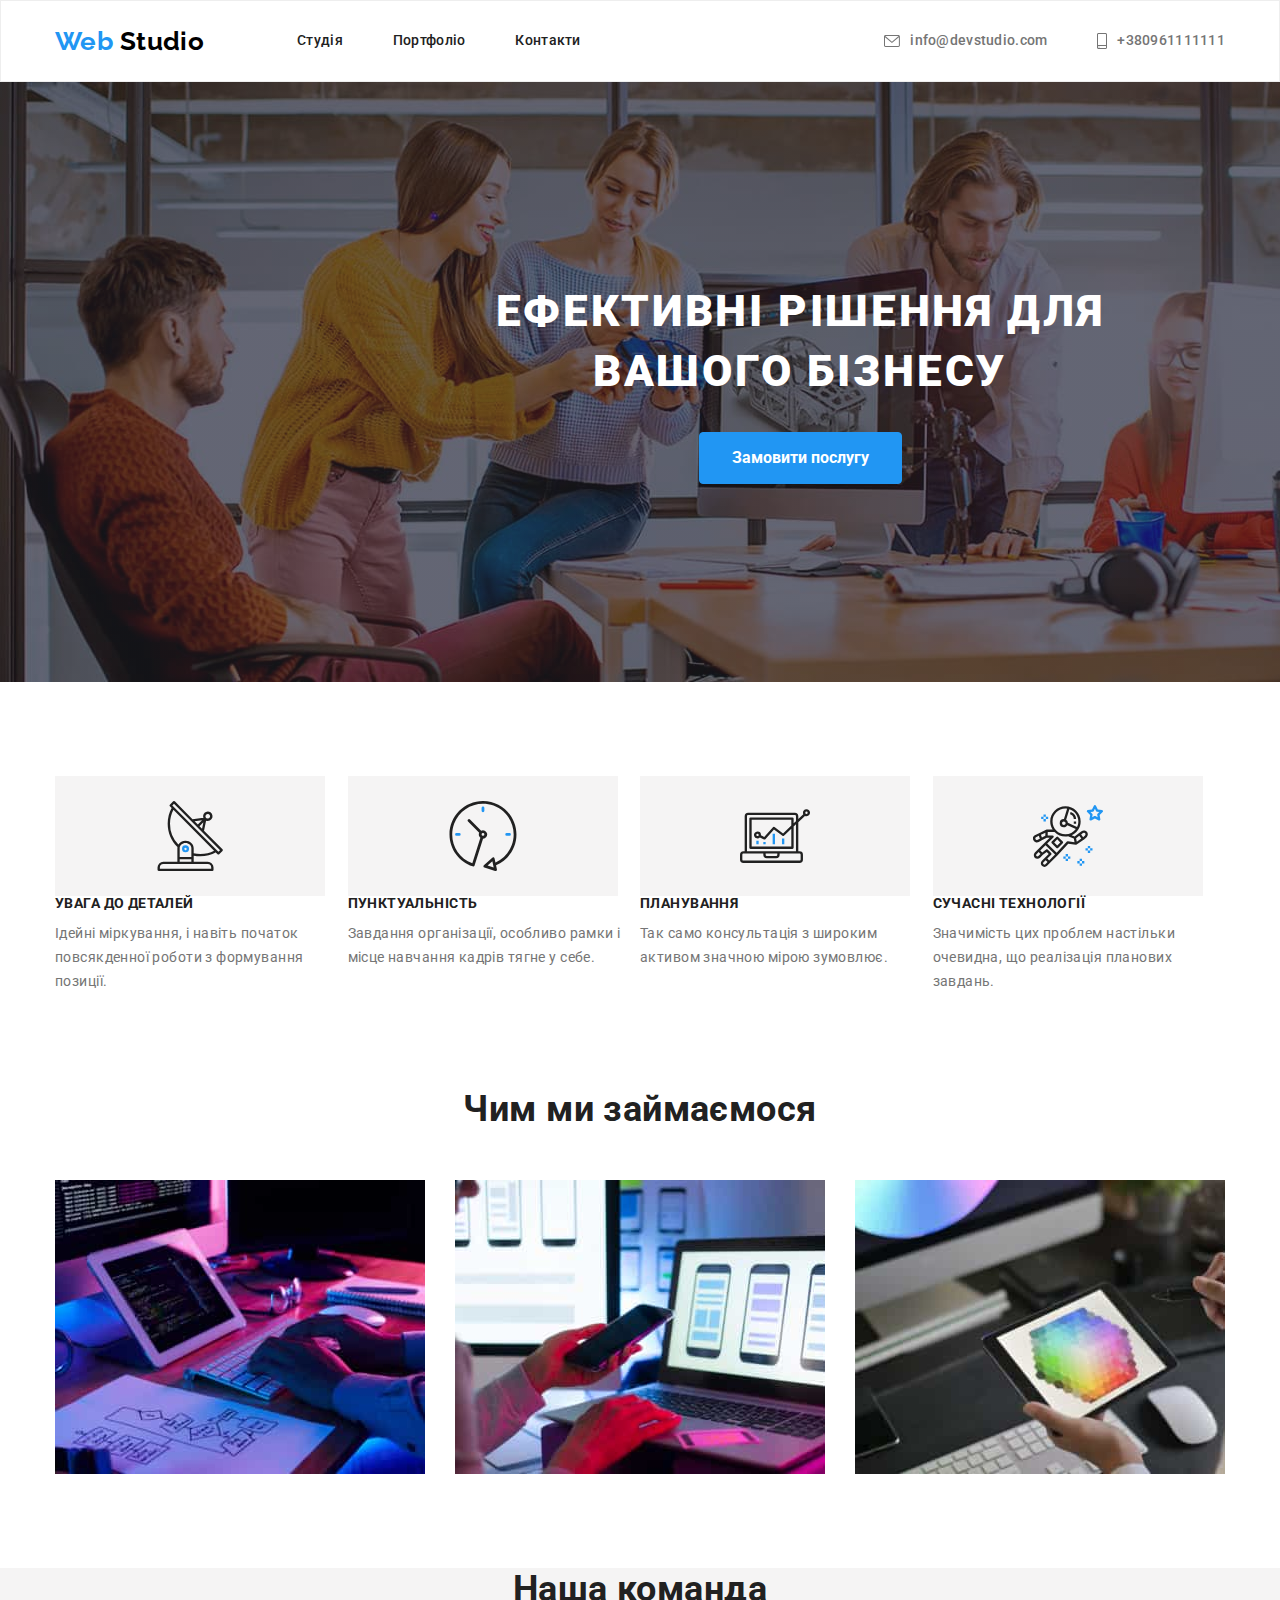
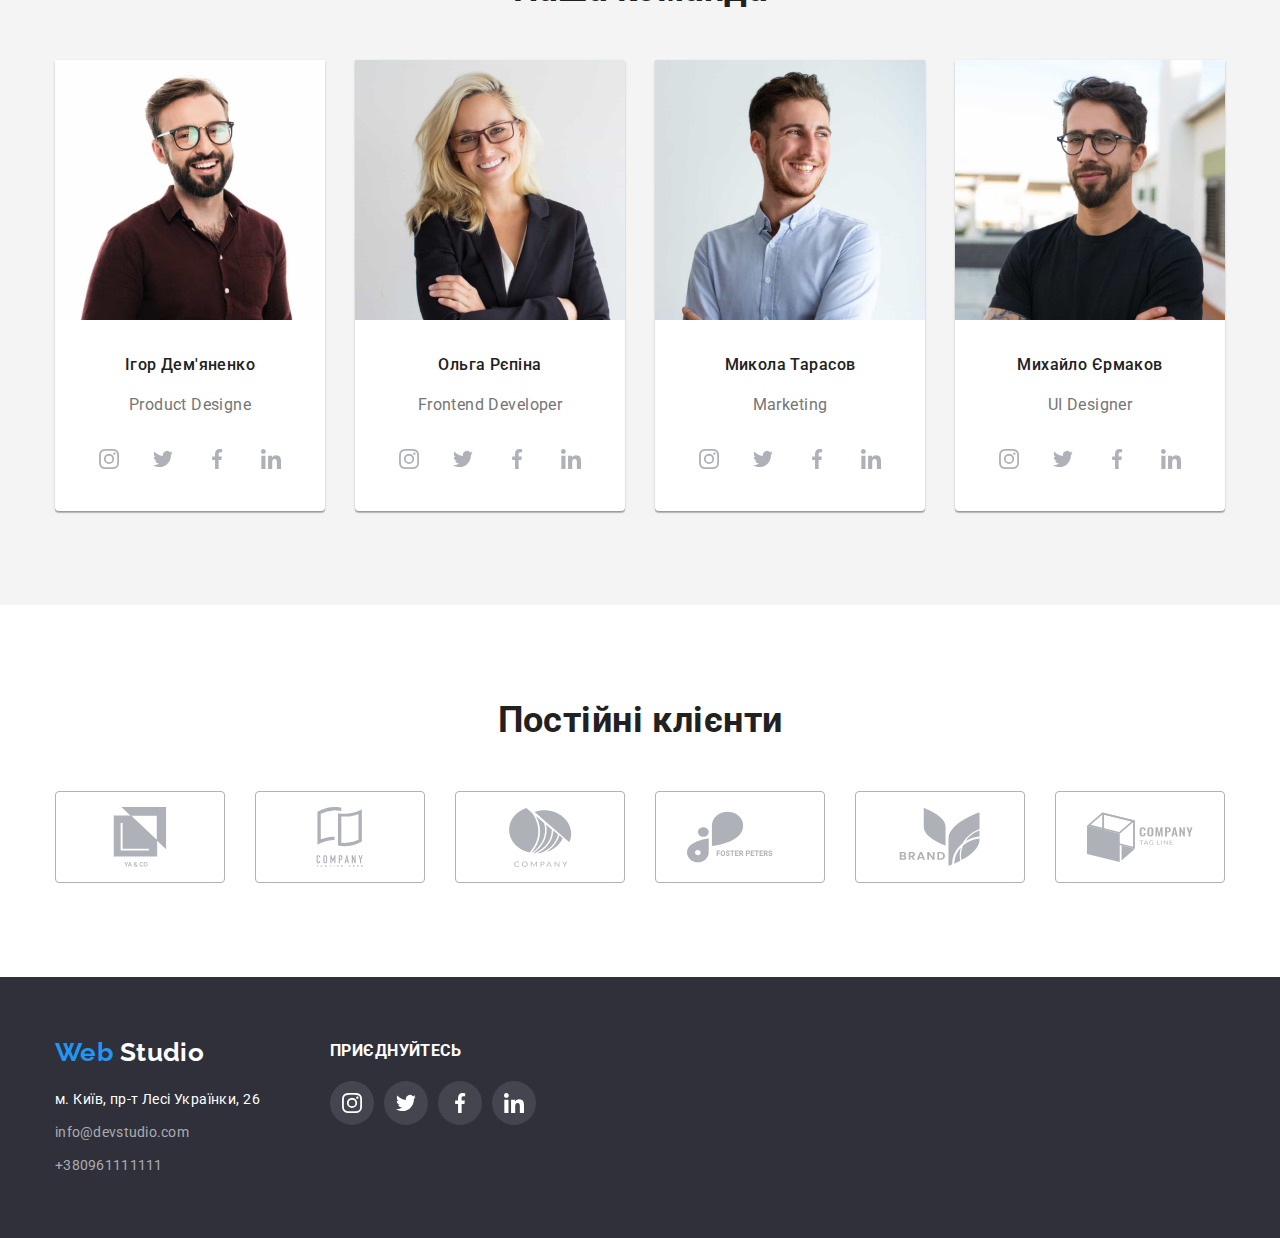
==== index.html @ ce4c294a "Initial commit" ====
<!DOCTYPE html>
<html lang="uk">
	<head>
		<meta charset="UTF-8" />
		<meta http-equiv="X-UA-Compatible" content="IE=edge" />
		<meta name="viewport" content="width=device-width, initial-scale=1.0" />
		<title>WebStudio</title>
		<!--Fonts-->
		<link rel="preconnect" href="https://fonts.googleapis.com" />
		<link rel="preconnect" href="https://fonts.gstatic.com" crossorigin />
		<link
			href="https://fonts.googleapis.com/css2?family=Raleway:wght@700&family=Roboto:wght@400;500;700;900&display=swap"
			rel="stylesheet"
		/>

		<link
			rel="stylesheet"
			href="https://cdnjs.cloudflare.com/ajax/libs/modern-normalize/1.1.0/modern-normalize.min.css"
		/>
		<link rel="stylesheet" href="./css/styles.css" />
	</head>
	<body>
		<!-- Page header -->
		<header class="header">
			<!-- Main navigation -->
			<div class="container">
				<nav class="main-nav">
					<!--Logo-->
					<a href="./index.html" class="logo">
						<span class="logo-accent">Web</span>
						Studio
					</a>
					<!--Links to other pages or sections of the current page -->
					<ul class="site-nav">
						<li class="item"><a href="./index.html" class="link link-home link-visit">Студія</a></li>
						<li class="item"><a href="./portfolio.html" class="link">Портфоліо</a></li>
						<li class="item"><a href="" class="link">Контакти</a></li>
					</ul>
				</nav>
				<!--Links to email and phone -->
				<ul class="email-phone position">
					<li class="item">
						<a href="mailto:info@devstudio.com" class="email-style">
							<svg class="mail-icon">
								<use href="./images/icons.svg#icon-envelope"></use>
							</svg>
							info@devstudio.com
						</a>
					</li>

					<li class="item">
						<a href="tel:+380961111111" class="phone-style">
							<svg class="phone-icon">
								<use href="./images/icons.svg#icon-smartphone"></use>
							</svg>
							+380961111111
						</a>
					</li>
				</ul>
			</div>
		</header>

		<main class="main">
			<!-- HERO -->
			<section class="section hero overlay">
				<div class="container">
					<h1 class="hero-title">Ефективні рішення для вашого бізнесу</h1>
					<button type="button" class="button">Замовити послугу</button>
				</div>
			</section>
			<!-- peculiarities - Особливості-->
			<section class="section">
				<div class="container">
					<h2 class="section-title visually-hidden">Особливості</h2>
					<ul class="list-position">
						<li class="feature-list">
							<div class="feature">
								<svg class="icon-feature">
									<use href="./images/icons.svg#icon-group" width="70px" height="70px"></use>
								</svg>
							</div>
							<h3 class="title">УВАГА ДО ДЕТАЛЕЙ</h3>
							<p>Ідейні міркування, і навіть початок повсякденної роботи з формування позиції.</p>
						</li>
						<li class="feature-list">
							<div class="feature">
								<svg class="icon-feature">
									<use href="./images/icons.svg#icon-clock" width="70px" height="70px"></use>
								</svg>
							</div>
							<h3 class="title">ПУНКТУАЛЬНІСТЬ</h3>
							<p>Завдання організації, особливо рамки і місце навчання кадрів тягне у себе.</p>
						</li>
						<li class="feature-list">
							<div class="feature">
								<svg class="icon-feature">
									<use href="./images/icons.svg#icon-diagram" width="70px" height="70px"></use>
								</svg>
							</div>
							<h3 class="title">ПЛАНУВАННЯ</h3>
							<p>Так само консультація з широким активом значною мірою зумовлює.</p>
						</li>
						<li class="feature-list">
							<div class="feature">
								<svg class="icon-feature">
									<use href="./images/icons.svg#icon-astronaut" width="70px" height="70px"></use>
								</svg>
							</div>
							<h3 class="title">СУЧАСНІ ТЕХНОЛОГІЇ</h3>
							<p>Значимість цих проблем настільки очевидна, що реалізація планових завдань.</p>
						</li>
					</ul>
				</div>
			</section>

			<!--What are we doing - Чим ми займаємося-->
			<section class="section about">
				<div class="container">
					<h2 class="section-title">Чим ми займаємося</h2>
					<ul class="work-list list-position">
						<li>
							<img src="./images/img-001.jpg" alt="десктопні програми" width="370" />
						</li>
						<li>
							<img src="./images/img-002.jpg" alt="мобільні додатки" width="370" />
						</li>
						<li>
							<img src="./images/img-003.jpg" alt="дизайнерські рішення" width="370" />
						</li>
					</ul>
				</div>
			</section>

			<!-- Our team - Наша команда-->
			<section class="section our-team about">
				<div class="container">
					<h2 class="section-title">Наша команда</h2>
					<ul class="team-list list-position">
						<li class="member-team">
							<img src="./images/img-004.jpg" alt="Ігор Дем'яненко" width="270" />
							<div class="personal-data">
								<h3 class="title">Ігор Дем'яненко</h3>
								<p class="profession">Product Designe</p>
								<div class="individual-links">
									<a href="https://www.instagram.com" class="social-link">
										<svg class="icon-link">
											<use href="./images/icons.svg#icon-instagram" width="20px" height="20px"></use>
										</svg>
									</a>
									<a href="https://twitter.com" class="social-link">
										<svg class="icon-link">
											<use href="./images/icons.svg#icon-twitter" width="20px" height="20px"></use>
										</svg>
									</a>
									<a href="https://www.facebook.com" class="social-link">
										<svg class="icon-link">
											<use href="./images/icons.svg#icon-facebook" width="20px" height="20px"></use>
										</svg>
									</a>
									<a href="https://www.linkedin.com" class="social-link">
										<svg class="icon-link">
											<use href="./images/icons.svg#icon-linkedin" width="20px" height="20px"></use>
										</svg>
									</a>
								</div>
							</div>
						</li>
						<li class="member-team">
							<img src="./images/img-005.jpg" alt="Ольга Рєпіна" width="270" />
							<div class="personal-data">
								<h3 class="title">Ольга Рєпіна</h3>
								<p class="profession">Frontend Developer</p>
								<div class="individual-links">
									<a href="https://www.instagram.com" class="social-link">
										<svg class="icon-link">
											<use href="./images/icons.svg#icon-instagram" width="20px" height="20px"></use>
										</svg>
									</a>
									<a href="https://twitter.com" class="social-link">
										<svg class="icon-link">
											<use href="./images/icons.svg#icon-twitter" width="20px" height="20px"></use>
										</svg>
									</a>
									<a href="https://www.facebook.com" class="social-link">
										<svg class="icon-link">
											<use href="./images/icons.svg#icon-facebook" width="20px" height="20px"></use>
										</svg>
									</a>
									<a href="https://www.linkedin.com" class="social-link">
										<svg class="icon-link">
											<use href="./images/icons.svg#icon-linkedin" width="20px" height="20px"></use>
										</svg>
									</a>
								</div>
							</div>
						</li>
						<li class="member-team">
							<img src="./images/img-006.jpg" alt="Микола Тарасов" width="270" />
							<div class="personal-data">
								<h3 class="title">Микола Тарасов</h3>
								<p class="profession">Marketing</p>
								<div class="individual-links">
									<a class="social-link" href="https://www.instagram.com">
										<svg class="icon-link">
											<use href="./images/icons.svg#icon-instagram" width="20px" height="20px"></use>
										</svg>
									</a>
									<a class="social-link" href="https://twitter.com">
										<svg class="icon-link">
											<use href="./images/icons.svg#icon-twitter" width="20px" height="20px"></use>
										</svg>
									</a>
									<a class="social-link" href="https://www.facebook.com">
										<svg class="icon-link">
											<use href="./images/icons.svg#icon-facebook" width="20px" height="20px"></use>
										</svg>
									</a>
									<a class="social-link" href="https://www.linkedin.com">
										<svg class="icon-link">
											<use href="./images/icons.svg#icon-linkedin" width="20px" height="20px"></use>
										</svg>
									</a>
								</div>
							</div>
						</li>
						<li class="member-team">
							<img src="./images/img-007.jpg" alt="Михайло Єрмаков" width="270" />
							<div class="personal-data">
								<h3 class="title">Михайло Єрмаков</h3>
								<p class="profession">UI Designer</p>
								<div class="individual-links">
									<a href="https://www.instagram.com" class="social-link">
										<svg class="icon-link">
											<use href="./images/icons.svg#icon-instagram" width="20px" height="20px"></use>
										</svg>
									</a>
									<a href="https://twitter.com" class="social-link">
										<svg class="icon-link">
											<use href="./images/icons.svg#icon-twitter" width="20px" height="20px"></use>
										</svg>
									</a>
									<a href="https://www.facebook.com" class="social-link">
										<svg class="icon-link">
											<use href="./images/icons.svg#icon-facebook" width="20px" height="20px"></use>
										</svg>
									</a>
									<a href="https://www.linkedin.com" class="social-link">
										<svg class="icon-link">
											<use href="./images/icons.svg#icon-linkedin" width="20px" height="20px"></use>
										</svg>
									</a>
								</div>
							</div>
						</li>
					</ul>
				</div>
			</section>
		</main>

		<!-- Regular clients - Постійні клієнти-->
		<section class="section">
			<div class="container">
				<h2 class="section-title">Постійні клієнти</h2>
				<ul class="all-customers">
					<li class="customer">
						<a href="" class="customer-link">
							<svg class="customer-icon">
								<use href="./images/icons.svg#icon-group-1" width="106px" height="60px"></use>
							</svg>
						</a>
					</li>
					<li class="customer">
						<a href="" class="customer-link">
							<svg class="customer-icon">
								<use href="./images/icons.svg#icon-group-2" width="106px" height="60px"></use>
							</svg>
						</a>
					</li>
					<li class="customer">
						<a href="" class="customer-link">
							<svg class="customer-icon">
								<use href="./images/icons.svg#icon-group-3" width="106px" height="60px"></use>
							</svg>
						</a>
					</li>
					<li class="customer">
						<a href="" class="customer-link">
							<svg class="customer-icon">
								<use href="./images/icons.svg#icon-group-4" width="106px" height="60px"></use>
							</svg>
						</a>
					</li>
					<li class="customer">
						<a href="" class="customer-link">
							<svg class="customer-icon">
								<use href="./images/icons.svg#icon-group-5" width="106px" height="60px"></use>
							</svg>
						</a>
					</li>
					<li class="customer">
						<a href="" class="customer-link icon-customer">
							<svg class="customer-icon">
								<use href="./images/icons.svg#icon-group-6" width="106px" height="60px"></use>
							</svg>
						</a>
					</li>
				</ul>
			</div>
		</section>

		<!--Footer - Нижній колонтитул-->
		<footer class="footer">
			<div class="container footer-position">
				<div class="footer__contacts">
					<!--Logo-->
					<a href="./index.html" class="logo logo-footer">
						<span class="logo-accent">Web</span>
						Studio
					</a>
					<!--Address-->
					<address class="address">м. Київ, пр-т Лесі Українки, 26</address>
					<!--Links to email and phone -->
					<ul class="email-phone">
						<li><a href="mailto:info@devstudio.com" class="email-style">info@devstudio.com</a></li>
						<li><a href="tel:+380961111111" class="phone-style">+380961111111</a></li>
					</ul>
				</div>
				<div class="company-data">
					<h3 class="title title--white">ПРИЄДНУЙТЕСЬ</h3>
					<div class="company-links">
						<a href="https://www.instagram.com" class="social-link company-link">
							<svg class="icon-link">
								<use href="./images/icons.svg#icon-instagram" width="20px" height="20px"></use>
							</svg>
						</a>
						<a href="https://twitter.com" class="social-link company-link">
							<svg class="icon-link">
								<use href="./images/icons.svg#icon-twitter" width="20px" height="20px"></use>
							</svg>
						</a>
						<a href="https://www.facebook.com" class="social-link company-link">
							<svg class="icon-link">
								<use href="./images/icons.svg#icon-facebook" width="20px" height="20px"></use>
							</svg>
						</a>
						<a href="https://www.linkedin.com" class="social-link company-link">
							<svg class="icon-link">
								<use href="./images/icons.svg#icon-linkedin" width="20px" height="20px"></use>
							</svg>
						</a>
					</div>
				</div>
			</div>
		</footer>
	</body>
</html>
---- css/styles.css ----
/* reset some parameters*/

/* Стили для обнуления верхних отступов у элементов */
h1,
h2,
h3,
h4,
h5,
h6,
p {
	margin-top: 0;
}

/* Класс для обнуления базовых свойств у списков (ul) */
ul {
	list-style: none;
	padding: 0;
	margin: 0;
}

/* Класс для обнуления базовых свойств у ссылок */
a {
	text-decoration: none;
	color: inherit;
}

/* Свойства для корректного отображения картинок */
img {
	display: block;
	max-width: 100%;
	height: auto;
}

/* Свойства для обнуления курсива у address */
address {
	font-style: normal;
}

/*  Глобальні параметри */
:root {
	--primary-text-color: #757575;
	--title-text-color: #212121;
	--accent-text-color: #2196f3;
	--contact-link-color: rgba(255, 255, 255, 0.6);
	--wite-color: #ffffff;
	--black-color: #000000;
	--primary-bg-color: #ffffff;
	--secondery-bg-color: #f5f4f4;
	--accent-bg-color: #2f303a;
	--border-color: #eeeeee;
	--icon-svg: #afb1b8;
	--icon-bg: rgba(255, 255, 255, 0.1);
}

body {
	color: var(--primary-text-color);
	/* background-color: var(--primary-bg-color); */
	background-color: var(--primary-bg-color);
	font-family: "Roboto", sans-serif;
	font-size: 14px;
	line-height: 1.71;
	letter-spacing: 0.03em;
}

.section {
	padding-top: 94px;
	padding-bottom: 94px;
}

.container {
	width: 1200px;
	margin-left: auto;
	margin-right: auto;
	padding-left: 15px;
	padding-right: 15px;
}

.about {
	padding-top: 0;
}

/* hidden headers */
.visually-hidden {
	position: absolute;

	width: 1px;
	height: 1px;
	margin: -1px;
	border: 0;
	padding: 0;
	white-space: nowrap;
	clip-path: inset(100%);
	clip: rect(0 0 0 0);
	overflow: hidden;
}

/* Header */
.header {
	background-color: var(--wite-color);
	border: 1px solid var(--border-color);
}

.header .container {
	display: flex;
	align-items: center;
}

.main-nav {
	display: flex;
	align-items: center;
}

/* logo */
.logo {
	display: inline-block;

	color: var(--black-color);
	font-family: "Raleway", cursive;
	font-weight: 700;
	font-size: 26px;
	line-height: 1.19;
	text-decoration: inherit;
}

.logo-accent {
	color: var(--accent-text-color);
}

.logo-footer {
	margin-bottom: 20px;

	color: var(--wite-color);
}

/* Links to other pages or sections of the current page */
.site-nav {
	display: flex;
	margin-left: 93px;
}

.site-nav .item + .item {
	margin-left: 50px;
}

.site-nav .link {
	display: block;
	padding-top: 32px;
	padding-bottom: 32px;

	color: var(--title-text-color);
	font-weight: 500;
	line-height: 1.14;
	letter-spacing: 0.02em;
	text-decoration: inherit;
}

.site-nav .link:hover,
.site-nav .link:focus {
	color: var(--accent-text-color);
}

.site-nav .link-visit:visited {
	color: var(--accent-text-color);
}

.link-home {
	color: var(--accent-text-color);
}

/* Links to email and phone */
.position {
	display: flex;
	margin-left: auto;
}

.position .item + .item {
	margin-left: 50px;
}

.email-phone {
	font-weight: 500;
	letter-spacing: 0.02em;
}

.email-phone .email-style,
.email-phone .phone-style {
	display: flex;
	justify-content: center;
	align-items: center;

	fill: var(--primary-text-color);
	color: var(--primary-text-color);
	text-decoration: inherit;
}

.email-phone .email-style:hover,
.email-phone .email-style:focus,
.email-phone .phone-style:hover,
.email-phone .phone-style:focus {
	color: var(--accent-text-color);
	fill: var(--accent-text-color);
}

.mail-icon {
	width: 16px;
	height: 12px;
	margin-right: 10px;
}

.phone-icon {
	width: 10px;
	height: 16px;
	margin-right: 10px;
}

/*=====================
		HERO 
======================*/
.hero {
	padding-top: 200px;
	padding-bottom: 200px;
	width: 1600px;
	margin-left: auto;
	margin-right: auto;

	background-color: var(--accent-bg-color);
	text-align: center;
}

.overlay {
	width: 1600px;
	height: 600px;
	background-image: linear-gradient(to right, rgba(47, 48, 58, 0.4), rgba(47, 48, 58, 0.4)),
		url("../images/img-017-hiro.jpg");
	background-repeat: no-repeat;
	background-position: center;
	background-size: cover;
}

.hero-title {

	margin-bottom: 30px;
	margin-left: auto;
	margin-right: auto;
	width: 694px;

	color: var(--wite-color);
	font-weight: 900;

	font-size: 44px;
	line-height: 1.36;

	letter-spacing: 0.06em;
	text-transform: uppercase;


	margin-top: 0;


}

.button {
	padding: 10px 32px;
	border-radius: 4px;
	color: var(--wite-color);
	background-color: var(--accent-text-color);
	border: 1px solid var(--accent-text-color);
	font-family: inherit;
	font-weight: 700;
	font-size: 16px;
	line-height: 1.88;
	cursor: pointer;
}

/*========================================
		main titles основні заголовки 
==========================================*/

.section-title {
	margin-top: 0;
	margin-bottom: 50px;

	color: var(--title-text-color);
	font-size: 36px;
	line-height: 1.17;
	text-align: center;
}
/*==============================================
		secondary titles заголовки другорядні 
================================================*/

.list-position {
	display: flex;
	justify-content: space-between;
}

.feature-list {
	width: 300px;
}

.feature-list .title {
	margin-top: 0;
	margin-bottom: 10px;
	color: var(--title-text-color);
	font-size: 14px;
	line-height: 1.14;
	text-transform: uppercase;
}

.feature-list p {
	margin-top: 0;
	margin-bottom: 0;
}

.feature {
	width: 270px;
	height: 120px;
	display: flex;
	justify-content: center;
	align-content: center;
	align-items: center;

	background-color: var(--secondery-bg-color);

}

.icon-feature {
	width: 70px;
	height: 70px;
}

/*===============================
		Our team - Наша команда
=================================*/

.our-team {
	background-color: var(--secondery-bg-color);
}

.team-list .title {
	margin-top: 0;
	margin-bottom: 10px;

	color: var(--title-text-color);
	font-weight: 500;
	font-size: 16px;
	line-height: 1.9;
	text-align: center;
}

.team-list .profession {
	margin-top: 0;
	margin-bottom: 16px;

	font-size: 16px;
	line-height: 1.9;
	text-align: center;
}

.team-list .member-team {
	box-shadow: 0px 1px 3px rgba(0, 0, 0, 0.12), 0px 1px 1px rgba(0, 0, 0, 0.14), 0px 2px 1px rgba(0, 0, 0, 0.2);
	border-radius: 0px 0px 4px 4px;
	background-color: var(--primary-bg-color);
}

.personal-data {
	padding-top: 30px;
	padding-bottom: 30px;
}

.individual-links {
		padding-left: 32px;
	padding-right: 32px;
	display: flex;
	justify-content: space-between;
}

.social-link {
	width: 44px;
	height: 44px;
	border-radius: 50%;
	text-decoration: none;
	border: none;
	cursor: pointer;
	display: flex;
	justify-content: center;
	align-items: center;

	color: var(--icon-svg);
}

.social-link:hover,
.social-link:focus {
	background-color: var(--accent-text-color);
	color: var(--wite-color);
	outline: none;
}

.icon-link {
	width: 20px;
	height: 20px;
	fill: currentColor;
}

/*===============================
		Regular clients
=================================*/


.all-customers {
	display: flex;
	justify-content: space-between;
}

.customer-link {
	width: 170px;
	height: 92px;
	border: 1px solid var(--icon-svg);
	border-radius: 4px;
	cursor: pointer;
	display: flex;
	align-items: center;
	justify-content: center;
	fill: var(--icon-svg);
}

.customer-link:hover,
.customer-link:focus {
	outline: transparent;
	border: 2px solid var(--accent-text-color);
	fill: var(--accent-text-color);
}

.customer-icon {
	width: 106px;
	height: 60px;
}

/*===============================
		Footer 
=================================*/

.footer {
	padding-top: 60px;
	padding-bottom: 60px;

	background-color: var(--accent-bg-color);
}

.footer-position {
	display: flex;
	justify-content: flex-start;
}

.address {
	color: var(--wite-color);
	font-style: normal;
	margin-bottom: 9px;
}

.footer .email-style,
.footer .phone-style {
	color: var(--contact-link-color);
	font-weight: 400;
	line-height: 1.71;
	justify-content: flex-start;
}

.footer .email-style {
	margin-bottom: 9px;
}

/*===============================
		Join in
=================================*/


.title--white {
	color: var(--wite-color);
}


.company-data {
	margin-left: 70px;
}

.company-links {

	display: flex;
	justify-content: space-between;
}

.company-link {
	color: var(--wite-color);
	background-color: var(--icon-bg);
	margin-right: 10px;
}

/*===============================
		Portfolio
=================================*/

.filter-position {
	display: flex;
	justify-content: center;
	margin-bottom: 65px;
}

.filter-position .item + .item {
	margin-left: 8px;
}

.filter {
	display: block;
	padding: 6px 22px;
	border-radius: 4px;

	font-family: inherit;
	font-weight: 500;
	font-size: 16px;
	line-height: 1.62;
	border: 0;
	color: var(--title-text-color);
	background-color: var(--secondery-bg-color);
}

.filter:hover,
.filter:focus {
	color: var(--wite-color);
	background-color: var(--accent-text-color);
	cursor: pointer;
	box-shadow: 0px 3px 1px rgba(0, 0, 0, 0.1), 0px 1px 2px rgba(0, 0, 0, 0.08), 0px 2px 2px rgba(0, 0, 0, 0.12);
}

.active-button {
	color: var(--wite-color);
	background-color: var(--accent-text-color);
}

.example-list {
	display: flex;
	flex-wrap: wrap;
	margin: -15px;
}

.example-list .item {
	width: 370px;
	margin: 15px;
}

.example-link {
	display: block;
}

.example-link:hover,
.example-link:focus {
	outline: transparent;
	box-shadow: 0px 3px 1px rgba(0, 0, 0, 0.1), 0px 1px 2px rgba(0, 0, 0, 0.08), 0px 2px 2px rgba(0, 0, 0, 0.12);
}

.note {
	padding: 20px 24px;
	border-left: 1px solid var(--border-color);
	border-right: 1px solid var(--border-color);
	border-bottom: 1px solid var(--border-color);
}

.example-list .title {
	margin-top: 0;
	margin-bottom: 4px;

	color: var(--title-text-color);
	font-size: 18px;
	line-height: 2;
	letter-spacing: 0.06em;
}

.example-list p {
	margin-top: 0;
	margin-bottom: 0;

	font-size: 16px;
	line-height: 1.88;
}
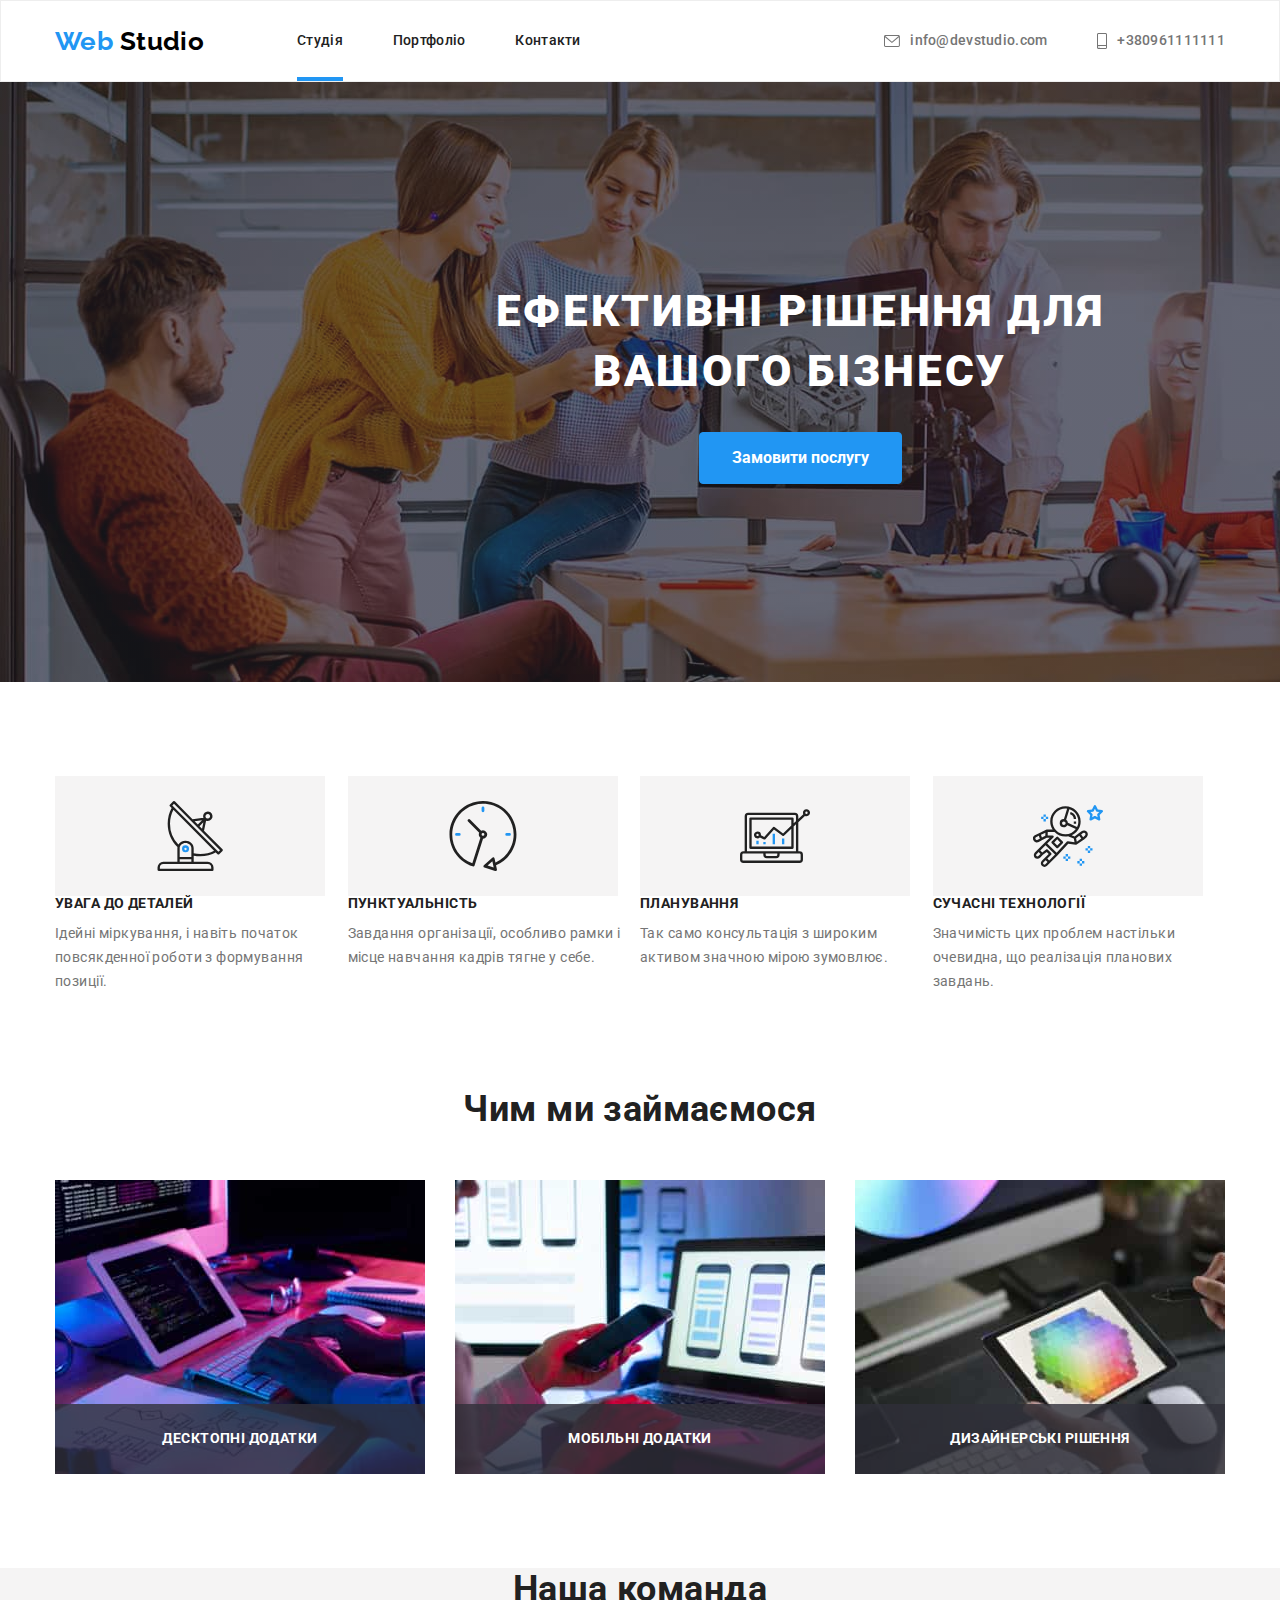
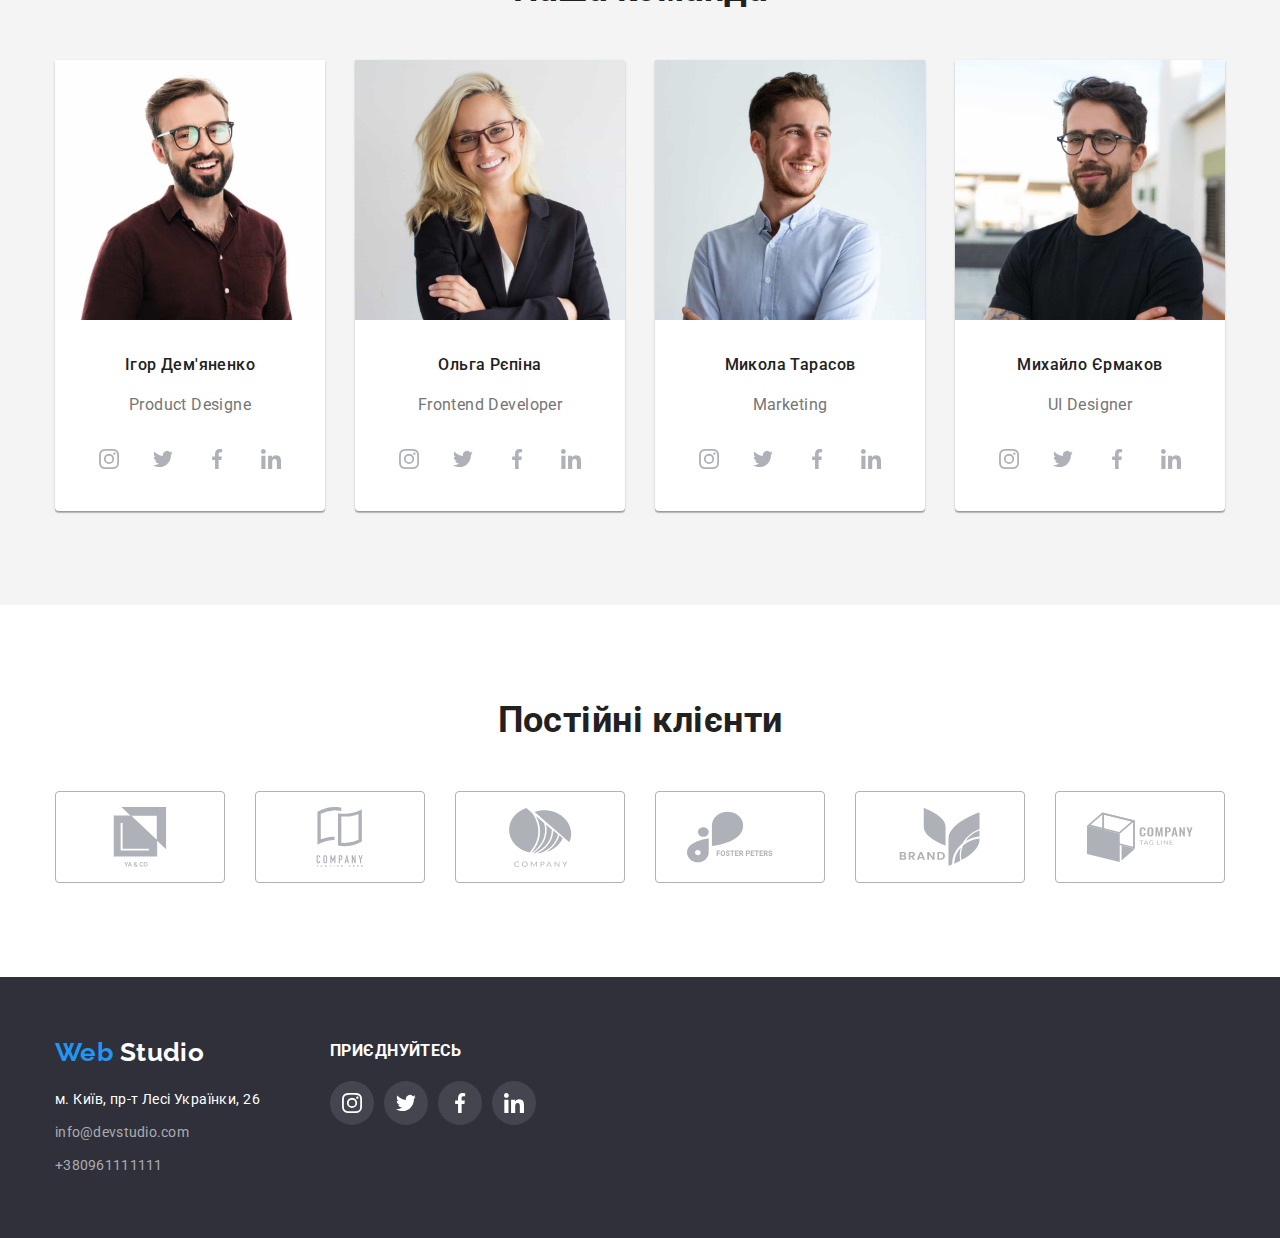
==== commit 242d6a63: "hw#5 added position: absolute;" ====
--- a/index.html
+++ b/index.html
@@ -12,7 +12,7 @@
 			href="https://fonts.googleapis.com/css2?family=Raleway:wght@700&family=Roboto:wght@400;500;700;900&display=swap"
 			rel="stylesheet"
 		/>
-
+		<!--modern-normalize-->
 		<link
 			rel="stylesheet"
 			href="https://cdnjs.cloudflare.com/ajax/libs/modern-normalize/1.1.0/modern-normalize.min.css"
@@ -26,21 +26,27 @@
 			<div class="container">
 				<nav class="main-nav">
 					<!--Logo-->
-					<a href="./index.html" class="logo">
+					<a class="logo" href="./index.html">
 						<span class="logo-accent">Web</span>
 						Studio
 					</a>
 					<!--Links to other pages or sections of the current page -->
 					<ul class="site-nav">
-						<li class="item"><a href="./index.html" class="link link-home link-visit">Студія</a></li>
-						<li class="item"><a href="./portfolio.html" class="link">Портфоліо</a></li>
-						<li class="item"><a href="" class="link">Контакти</a></li>
+						<li class="item">
+							<a class="link link-home link-visit" href="./index.html">Студія</a>
+						</li>
+						<li class="item">
+							<a class="link" href="./portfolio.html">Портфоліо</a>
+						</li>
+						<li class="item">
+							<a class="link" href="">Контакти</a>
+						</li>
 					</ul>
 				</nav>
 				<!--Links to email and phone -->
 				<ul class="email-phone position">
 					<li class="item">
-						<a href="mailto:info@devstudio.com" class="email-style">
+						<a class="email-style" href="mailto:info@devstudio.com">
 							<svg class="mail-icon">
 								<use href="./images/icons.svg#icon-envelope"></use>
 							</svg>
@@ -49,7 +55,7 @@
 					</li>
 
 					<li class="item">
-						<a href="tel:+380961111111" class="phone-style">
+						<a class="phone-style" href="tel:+380961111111">
 							<svg class="phone-icon">
 								<use href="./images/icons.svg#icon-smartphone"></use>
 							</svg>
@@ -65,7 +71,7 @@
 			<section class="section hero overlay">
 				<div class="container">
 					<h1 class="hero-title">Ефективні рішення для вашого бізнесу</h1>
-					<button type="button" class="button">Замовити послугу</button>
+					<button class="button" type="button">Замовити послугу</button>
 				</div>
 			</section>
 			<!-- peculiarities - Особливості-->
@@ -119,13 +125,28 @@
 					<h2 class="section-title">Чим ми займаємося</h2>
 					<ul class="work-list list-position">
 						<li>
-							<img src="./images/img-001.jpg" alt="десктопні програми" width="370" />
+							<div class="work-blok">
+								<img src="./images/img-001.jpg" alt="десктопні програми" width="370" />
+								<div class="work-box">
+									<h3 class="title">Десктопні додатки</h3>
+								</div>
+							</div>
 						</li>
 						<li>
-							<img src="./images/img-002.jpg" alt="мобільні додатки" width="370" />
+							<div class="work-blok">
+								<img src="./images/img-002.jpg" alt="мобільні додатки" width="370" />
+								<div class="work-box">
+									<h3 class="title">Мобільні додатки</h3>
+								</div>
+							</div>
 						</li>
 						<li>
-							<img src="./images/img-003.jpg" alt="дизайнерські рішення" width="370" />
+							<div class="work-blok">
+								<img src="./images/img-003.jpg" alt="дизайнерські рішення" width="370" />
+								<div class="work-box">
+									<h3 class="title">Дизайнерські рішення</h3>
+								</div>
+							</div>
 						</li>
 					</ul>
 				</div>
@@ -142,22 +163,46 @@
 								<h3 class="title">Ігор Дем'яненко</h3>
 								<p class="profession">Product Designe</p>
 								<div class="individual-links">
-									<a href="https://www.instagram.com" class="social-link">
+									<a
+										class="social-link"
+										href="https://www.instagram.com"
+										target="_blank"
+										rel="nofollow noopener noreferrer"
+										aria-label="instagram"
+									>
 										<svg class="icon-link">
 											<use href="./images/icons.svg#icon-instagram" width="20px" height="20px"></use>
 										</svg>
 									</a>
-									<a href="https://twitter.com" class="social-link">
+									<a
+										class="social-link"
+										href="https://twitter.com"
+										target="_blank"
+										rel="nofollow noopener noreferrer"
+										aria-label="twitter"
+									>
 										<svg class="icon-link">
 											<use href="./images/icons.svg#icon-twitter" width="20px" height="20px"></use>
 										</svg>
 									</a>
-									<a href="https://www.facebook.com" class="social-link">
+									<a
+										class="social-link"
+										href="https://www.facebook.com"
+										target="_blank"
+										rel="nofollow noopener noreferrer"
+										aria-label="facebook"
+									>
 										<svg class="icon-link">
 											<use href="./images/icons.svg#icon-facebook" width="20px" height="20px"></use>
 										</svg>
 									</a>
-									<a href="https://www.linkedin.com" class="social-link">
+									<a
+										class="social-link"
+										href="https://www.linkedin.com"
+										target="_blank"
+										rel="nofollow noopener noreferrer"
+										aria-label="linkedin"
+									>
 										<svg class="icon-link">
 											<use href="./images/icons.svg#icon-linkedin" width="20px" height="20px"></use>
 										</svg>
@@ -171,22 +216,46 @@
 								<h3 class="title">Ольга Рєпіна</h3>
 								<p class="profession">Frontend Developer</p>
 								<div class="individual-links">
-									<a href="https://www.instagram.com" class="social-link">
+									<a
+										class="social-link"
+										href="https://www.instagram.com"
+										target="_blank"
+										rel="nofollow noopener noreferrer"
+										aria-label="instagram"
+									>
 										<svg class="icon-link">
 											<use href="./images/icons.svg#icon-instagram" width="20px" height="20px"></use>
 										</svg>
 									</a>
-									<a href="https://twitter.com" class="social-link">
+									<a
+										class="social-link"
+										href="https://twitter.com"
+										target="_blank"
+										rel="nofollow noopener noreferrer"
+										aria-label="twitter"
+									>
 										<svg class="icon-link">
 											<use href="./images/icons.svg#icon-twitter" width="20px" height="20px"></use>
 										</svg>
 									</a>
-									<a href="https://www.facebook.com" class="social-link">
+									<a
+										class="social-link"
+										href="https://www.facebook.com"
+										target="_blank"
+										rel="nofollow noopener noreferrer"
+										aria-label="facebook"
+									>
 										<svg class="icon-link">
 											<use href="./images/icons.svg#icon-facebook" width="20px" height="20px"></use>
 										</svg>
 									</a>
-									<a href="https://www.linkedin.com" class="social-link">
+									<a
+										class="social-link"
+										href="https://www.linkedin.com"
+										target="_blank"
+										rel="nofollow noopener noreferrer"
+										aria-label="linkedin"
+									>
 										<svg class="icon-link">
 											<use href="./images/icons.svg#icon-linkedin" width="20px" height="20px"></use>
 										</svg>
@@ -200,22 +269,46 @@
 								<h3 class="title">Микола Тарасов</h3>
 								<p class="profession">Marketing</p>
 								<div class="individual-links">
-									<a class="social-link" href="https://www.instagram.com">
+									<a
+										class="social-link"
+										href="https://www.instagram.com"
+										target="_blank"
+										rel="nofollow noopener noreferrer"
+										aria-label="instagram"
+									>
 										<svg class="icon-link">
 											<use href="./images/icons.svg#icon-instagram" width="20px" height="20px"></use>
 										</svg>
 									</a>
-									<a class="social-link" href="https://twitter.com">
+									<a
+										class="social-link"
+										href="https://twitter.com"
+										target="_blank"
+										rel="nofollow noopener noreferrer"
+										aria-label="twitter"
+									>
 										<svg class="icon-link">
 											<use href="./images/icons.svg#icon-twitter" width="20px" height="20px"></use>
 										</svg>
 									</a>
-									<a class="social-link" href="https://www.facebook.com">
+									<a
+										class="social-link"
+										href="https://www.facebook.com"
+										target="_blank"
+										rel="nofollow noopener noreferrer"
+										aria-label="facebook"
+									>
 										<svg class="icon-link">
 											<use href="./images/icons.svg#icon-facebook" width="20px" height="20px"></use>
 										</svg>
 									</a>
-									<a class="social-link" href="https://www.linkedin.com">
+									<a
+										class="social-link"
+										href="https://www.linkedin.com"
+										target="_blank"
+										rel="nofollow noopener noreferrer"
+										aria-label="linkedin"
+									>
 										<svg class="icon-link">
 											<use href="./images/icons.svg#icon-linkedin" width="20px" height="20px"></use>
 										</svg>
@@ -229,22 +322,46 @@
 								<h3 class="title">Михайло Єрмаков</h3>
 								<p class="profession">UI Designer</p>
 								<div class="individual-links">
-									<a href="https://www.instagram.com" class="social-link">
+									<a
+										class="social-link"
+										href="https://www.instagram.com"
+										target="_blank"
+										rel="nofollow noopener noreferrer"
+										aria-label="instagram"
+									>
 										<svg class="icon-link">
 											<use href="./images/icons.svg#icon-instagram" width="20px" height="20px"></use>
 										</svg>
 									</a>
-									<a href="https://twitter.com" class="social-link">
+									<a
+										class="social-link"
+										href="https://twitter.com"
+										target="_blank"
+										rel="nofollow noopener noreferrer"
+										aria-label="twitter"
+									>
 										<svg class="icon-link">
 											<use href="./images/icons.svg#icon-twitter" width="20px" height="20px"></use>
 										</svg>
 									</a>
-									<a href="https://www.facebook.com" class="social-link">
+									<a
+										class="social-link"
+										href="https://www.facebook.com"
+										target="_blank"
+										rel="nofollow noopener noreferrer"
+										aria-label="facebook"
+									>
 										<svg class="icon-link">
 											<use href="./images/icons.svg#icon-facebook" width="20px" height="20px"></use>
 										</svg>
 									</a>
-									<a href="https://www.linkedin.com" class="social-link">
+									<a
+										class="social-link"
+										href="https://www.linkedin.com"
+										target="_blank"
+										rel="nofollow noopener noreferrer"
+										aria-label="linkedin"
+									>
 										<svg class="icon-link">
 											<use href="./images/icons.svg#icon-linkedin" width="20px" height="20px"></use>
 										</svg>
@@ -263,42 +380,42 @@
 				<h2 class="section-title">Постійні клієнти</h2>
 				<ul class="all-customers">
 					<li class="customer">
-						<a href="" class="customer-link">
+						<a class="customer-link" href="">
 							<svg class="customer-icon">
 								<use href="./images/icons.svg#icon-group-1" width="106px" height="60px"></use>
 							</svg>
 						</a>
 					</li>
 					<li class="customer">
-						<a href="" class="customer-link">
+						<a class="customer-link" href="">
 							<svg class="customer-icon">
 								<use href="./images/icons.svg#icon-group-2" width="106px" height="60px"></use>
 							</svg>
 						</a>
 					</li>
 					<li class="customer">
-						<a href="" class="customer-link">
+						<a class="customer-link" href="">
 							<svg class="customer-icon">
 								<use href="./images/icons.svg#icon-group-3" width="106px" height="60px"></use>
 							</svg>
 						</a>
 					</li>
 					<li class="customer">
-						<a href="" class="customer-link">
+						<a class="customer-link" href="">
 							<svg class="customer-icon">
 								<use href="./images/icons.svg#icon-group-4" width="106px" height="60px"></use>
 							</svg>
 						</a>
 					</li>
 					<li class="customer">
-						<a href="" class="customer-link">
+						<a class="customer-link" href="">
 							<svg class="customer-icon">
 								<use href="./images/icons.svg#icon-group-5" width="106px" height="60px"></use>
 							</svg>
 						</a>
 					</li>
 					<li class="customer">
-						<a href="" class="customer-link icon-customer">
+						<a class="customer-link icon-customer" href="">
 							<svg class="customer-icon">
 								<use href="./images/icons.svg#icon-group-6" width="106px" height="60px"></use>
 							</svg>
@@ -313,7 +430,7 @@
 			<div class="container footer-position">
 				<div class="footer__contacts">
 					<!--Logo-->
-					<a href="./index.html" class="logo logo-footer">
+					<a class="logo logo-footer" href="./index.html">
 						<span class="logo-accent">Web</span>
 						Studio
 					</a>
@@ -321,29 +438,53 @@
 					<address class="address">м. Київ, пр-т Лесі Українки, 26</address>
 					<!--Links to email and phone -->
 					<ul class="email-phone">
-						<li><a href="mailto:info@devstudio.com" class="email-style">info@devstudio.com</a></li>
-						<li><a href="tel:+380961111111" class="phone-style">+380961111111</a></li>
+						<li><a class="email-style" href="mailto:info@devstudio.com">info@devstudio.com</a></li>
+						<li><a class="phone-style" href="tel:+380961111111">+380961111111</a></li>
 					</ul>
 				</div>
 				<div class="company-data">
 					<h3 class="title title--white">ПРИЄДНУЙТЕСЬ</h3>
 					<div class="company-links">
-						<a href="https://www.instagram.com" class="social-link company-link">
+						<a
+							class="social-link company-link"
+							href="https://www.instagram.com"
+							target="_blank"
+							rel="nofollow noopener noreferrer"
+							aria-label="instagram"
+						>
 							<svg class="icon-link">
 								<use href="./images/icons.svg#icon-instagram" width="20px" height="20px"></use>
 							</svg>
 						</a>
-						<a href="https://twitter.com" class="social-link company-link">
+						<a
+							class="social-link company-link"
+							href="https://twitter.com"
+							target="_blank"
+							rel="nofollow noopener noreferrer"
+							aria-label="twitter"
+						>
 							<svg class="icon-link">
 								<use href="./images/icons.svg#icon-twitter" width="20px" height="20px"></use>
 							</svg>
 						</a>
-						<a href="https://www.facebook.com" class="social-link company-link">
+						<a
+							class="social-link company-link"
+							href="https://www.facebook.com"
+							target="_blank"
+							rel="nofollow noopener noreferrer"
+							aria-label="facebook"
+						>
 							<svg class="icon-link">
 								<use href="./images/icons.svg#icon-facebook" width="20px" height="20px"></use>
 							</svg>
 						</a>
-						<a href="https://www.linkedin.com" class="social-link company-link">
+						<a
+							class="social-link company-link"
+							href="https://www.linkedin.com"
+							target="_blank"
+							rel="nofollow noopener noreferrer"
+							aria-label="linkedin"
+						>
 							<svg class="icon-link">
 								<use href="./images/icons.svg#icon-linkedin" width="20px" height="20px"></use>
 							</svg>
--- a/css/styles.css
+++ b/css/styles.css
@@ -53,13 +53,13 @@
 }
 
 body {
-	color: var(--primary-text-color);
-	/* background-color: var(--primary-bg-color); */
-	background-color: var(--primary-bg-color);
 	font-family: "Roboto", sans-serif;
 	font-size: 14px;
 	line-height: 1.71;
 	letter-spacing: 0.03em;
+
+	color: var(--primary-text-color);
+	background-color: var(--primary-bg-color);
 }
 
 .section {
@@ -86,15 +86,23 @@
 	width: 1px;
 	height: 1px;
 	margin: -1px;
-	border: 0;
 	padding: 0;
+
 	white-space: nowrap;
 	clip-path: inset(100%);
 	clip: rect(0 0 0 0);
 	overflow: hidden;
-}
-
-/* Header */
+	border: 0;
+}
+
+/**
+  |============================
+  | 			Header 
+  |============================
+*/
+
+
+
 .header {
 	background-color: var(--wite-color);
 	border: 1px solid var(--border-color);
@@ -114,12 +122,13 @@
 .logo {
 	display: inline-block;
 
-	color: var(--black-color);
 	font-family: "Raleway", cursive;
 	font-weight: 700;
 	font-size: 26px;
 	line-height: 1.19;
 	text-decoration: inherit;
+
+	color: var(--black-color);
 }
 
 .logo-accent {
@@ -147,11 +156,12 @@
 	padding-top: 32px;
 	padding-bottom: 32px;
 
-	color: var(--title-text-color);
 	font-weight: 500;
 	line-height: 1.14;
 	letter-spacing: 0.02em;
 	text-decoration: inherit;
+
+	color: var(--title-text-color);
 }
 
 .site-nav .link:hover,
@@ -167,6 +177,22 @@
 	color: var(--accent-text-color);
 }
 
+.site-nav .item {
+	position: relative;
+}
+
+.link-home::before{
+	display: inline-block;
+	position: absolute;
+	bottom: 0;
+ 	content: "";
+	width: 100%;
+	height: 4px;
+	background-color: var(--accent-text-color);
+
+}
+
+
 /* Links to email and phone */
 .position {
 	display: flex;
@@ -188,9 +214,11 @@
 	justify-content: center;
 	align-items: center;
 
+	text-decoration: inherit;
+
 	fill: var(--primary-text-color);
 	color: var(--primary-text-color);
-	text-decoration: inherit;
+
 }
 
 .email-phone .email-style:hover,
@@ -217,19 +245,22 @@
 		HERO 
 ======================*/
 .hero {
+	width: 1600px;
 	padding-top: 200px;
 	padding-bottom: 200px;
-	width: 1600px;
-	margin-left: auto;
+		margin-left: auto;
 	margin-right: auto;
 
+	text-align: center;
+
 	background-color: var(--accent-bg-color);
-	text-align: center;
+
 }
 
 .overlay {
 	width: 1600px;
 	height: 600px;
+
 	background-image: linear-gradient(to right, rgba(47, 48, 58, 0.4), rgba(47, 48, 58, 0.4)),
 		url("../images/img-017-hiro.jpg");
 	background-repeat: no-repeat;
@@ -238,37 +269,34 @@
 }
 
 .hero-title {
-
+	width: 694px;
+	margin-top: 0;
+	margin-right: auto;
+	margin-left: auto;
 	margin-bottom: 30px;
-	margin-left: auto;
-	margin-right: auto;
-	width: 694px;
-
-	color: var(--wite-color);
+
 	font-weight: 900;
-
 	font-size: 44px;
 	line-height: 1.36;
-
 	letter-spacing: 0.06em;
 	text-transform: uppercase;
 
-
-	margin-top: 0;
-
+	color: var(--wite-color);
 
 }
 
 .button {
 	padding: 10px 32px;
-	border-radius: 4px;
-	color: var(--wite-color);
-	background-color: var(--accent-text-color);
-	border: 1px solid var(--accent-text-color);
+
 	font-family: inherit;
 	font-weight: 700;
 	font-size: 16px;
 	line-height: 1.88;
+
+	color: var(--wite-color);
+	background-color: var(--accent-text-color);
+	border: 1px solid var(--accent-text-color);
+	border-radius: 4px;
 	cursor: pointer;
 }
 
@@ -280,10 +308,12 @@
 	margin-top: 0;
 	margin-bottom: 50px;
 
-	color: var(--title-text-color);
 	font-size: 36px;
 	line-height: 1.17;
 	text-align: center;
+
+	color: var(--title-text-color);
+
 }
 /*==============================================
 		secondary titles заголовки другорядні 
@@ -301,10 +331,12 @@
 .feature-list .title {
 	margin-top: 0;
 	margin-bottom: 10px;
-	color: var(--title-text-color);
+
 	font-size: 14px;
 	line-height: 1.14;
 	text-transform: uppercase;
+
+	color: var(--title-text-color);
 }
 
 .feature-list p {
@@ -329,6 +361,41 @@
 	height: 70px;
 }
 
+.work-blok {
+	position: relative;
+
+}
+
+.work-box {
+	position: absolute;
+	bottom: 0;
+	
+	width: 370px;
+	height: 70px;
+
+	display: flex;
+	justify-content: center;
+	align-items: center;
+
+
+	background: rgba(47, 48, 58, 0.8);
+
+}
+
+.work-list .title {
+
+	margin-top: 0;
+	margin-bottom: 0;
+
+	font-size: 14px;
+	line-height: 1.14;
+	text-transform: uppercase;
+	text-align: center;
+
+	color: var(--wite-color);
+}
+
+
 /*===============================
 		Our team - Наша команда
 =================================*/
@@ -341,11 +408,13 @@
 	margin-top: 0;
 	margin-bottom: 10px;
 
-	color: var(--title-text-color);
 	font-weight: 500;
 	font-size: 16px;
 	line-height: 1.9;
 	text-align: center;
+
+	color: var(--title-text-color);
+
 }
 
 .team-list .profession {
@@ -358,9 +427,9 @@
 }
 
 .team-list .member-team {
+	background-color: var(--primary-bg-color);
+	border-radius: 0px 0px 4px 4px;
 	box-shadow: 0px 1px 3px rgba(0, 0, 0, 0.12), 0px 1px 1px rgba(0, 0, 0, 0.14), 0px 2px 1px rgba(0, 0, 0, 0.2);
-	border-radius: 0px 0px 4px 4px;
-	background-color: var(--primary-bg-color);
 }
 
 .personal-data {
@@ -369,7 +438,7 @@
 }
 
 .individual-links {
-		padding-left: 32px;
+	padding-left: 32px;
 	padding-right: 32px;
 	display: flex;
 	justify-content: space-between;
@@ -378,7 +447,7 @@
 .social-link {
 	width: 44px;
 	height: 44px;
-	border-radius: 50%;
+
 	text-decoration: none;
 	border: none;
 	cursor: pointer;
@@ -387,6 +456,7 @@
 	align-items: center;
 
 	color: var(--icon-svg);
+	border-radius: 50%;
 }
 
 .social-link:hover,
@@ -399,6 +469,7 @@
 .icon-link {
 	width: 20px;
 	height: 20px;
+
 	fill: currentColor;
 }
 
@@ -415,20 +486,22 @@
 .customer-link {
 	width: 170px;
 	height: 92px;
+
+	display: flex;
+	align-items: center;
+	justify-content: center;
+
+	fill: var(--icon-svg);
 	border: 1px solid var(--icon-svg);
 	border-radius: 4px;
 	cursor: pointer;
-	display: flex;
-	align-items: center;
-	justify-content: center;
-	fill: var(--icon-svg);
 }
 
 .customer-link:hover,
 .customer-link:focus {
+	fill: var(--accent-text-color);
+	border: 2px solid var(--accent-text-color);
 	outline: transparent;
-	border: 2px solid var(--accent-text-color);
-	fill: var(--accent-text-color);
 }
 
 .customer-icon {
@@ -453,17 +526,21 @@
 }
 
 .address {
-	color: var(--wite-color);
+	margin-bottom: 9px;
+
 	font-style: normal;
-	margin-bottom: 9px;
+
+	color: var(--wite-color);
 }
 
 .footer .email-style,
 .footer .phone-style {
-	color: var(--contact-link-color);
+	justify-content: flex-start;
+		
 	font-weight: 400;
 	line-height: 1.71;
-	justify-content: flex-start;
+
+	color: var(--contact-link-color);
 }
 
 .footer .email-style {
@@ -485,15 +562,16 @@
 }
 
 .company-links {
-
 	display: flex;
 	justify-content: space-between;
 }
 
 .company-link {
+	margin-right: 10px;
+
 	color: var(--wite-color);
 	background-color: var(--icon-bg);
-	margin-right: 10px;
+
 }
 
 /*===============================
@@ -513,15 +591,17 @@
 .filter {
 	display: block;
 	padding: 6px 22px;
-	border-radius: 4px;
 
 	font-family: inherit;
 	font-weight: 500;
 	font-size: 16px;
 	line-height: 1.62;
-	border: 0;
+	
 	color: var(--title-text-color);
 	background-color: var(--secondery-bg-color);
+	border: 0;
+	border-radius: 4px;
+
 }
 
 .filter:hover,
@@ -560,6 +640,7 @@
 
 .note {
 	padding: 20px 24px;
+
 	border-left: 1px solid var(--border-color);
 	border-right: 1px solid var(--border-color);
 	border-bottom: 1px solid var(--border-color);
@@ -569,10 +650,12 @@
 	margin-top: 0;
 	margin-bottom: 4px;
 
-	color: var(--title-text-color);
 	font-size: 18px;
 	line-height: 2;
 	letter-spacing: 0.06em;
+
+	color: var(--title-text-color);
+
 }
 
 .example-list p {
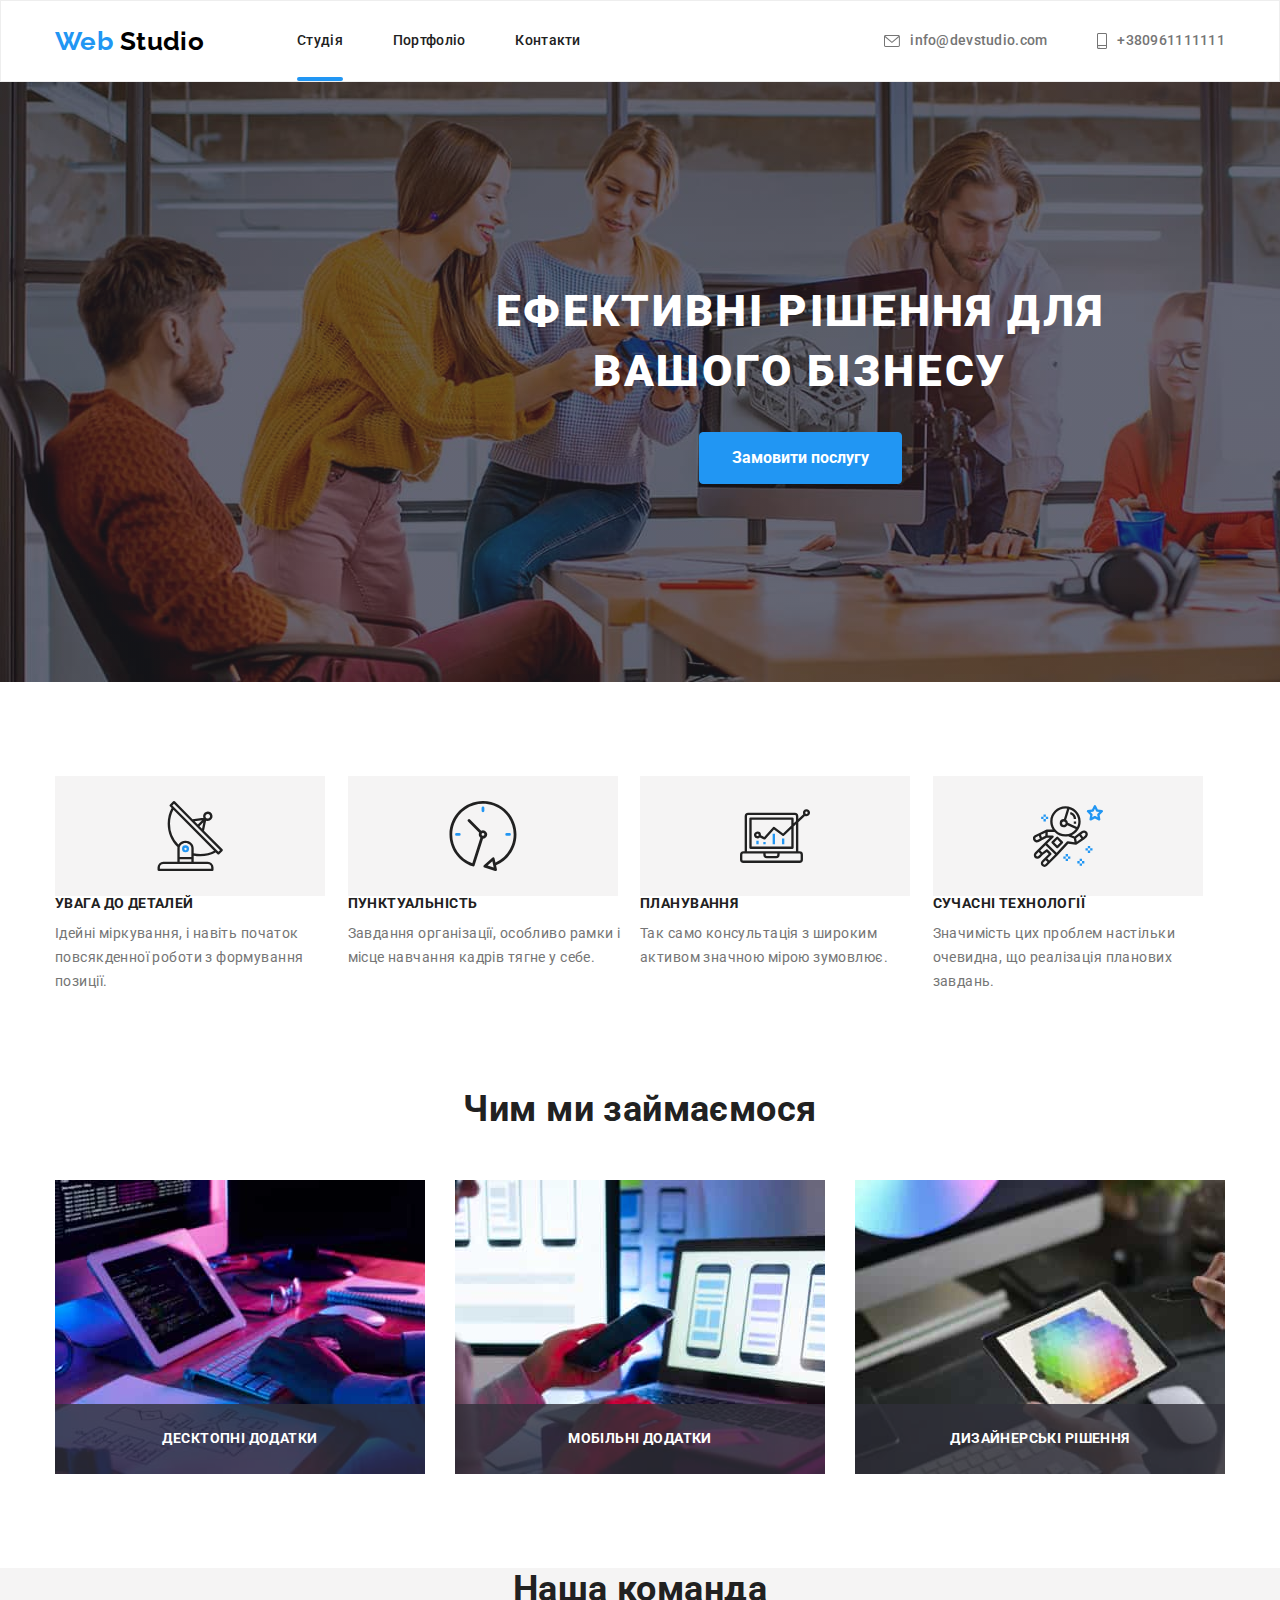
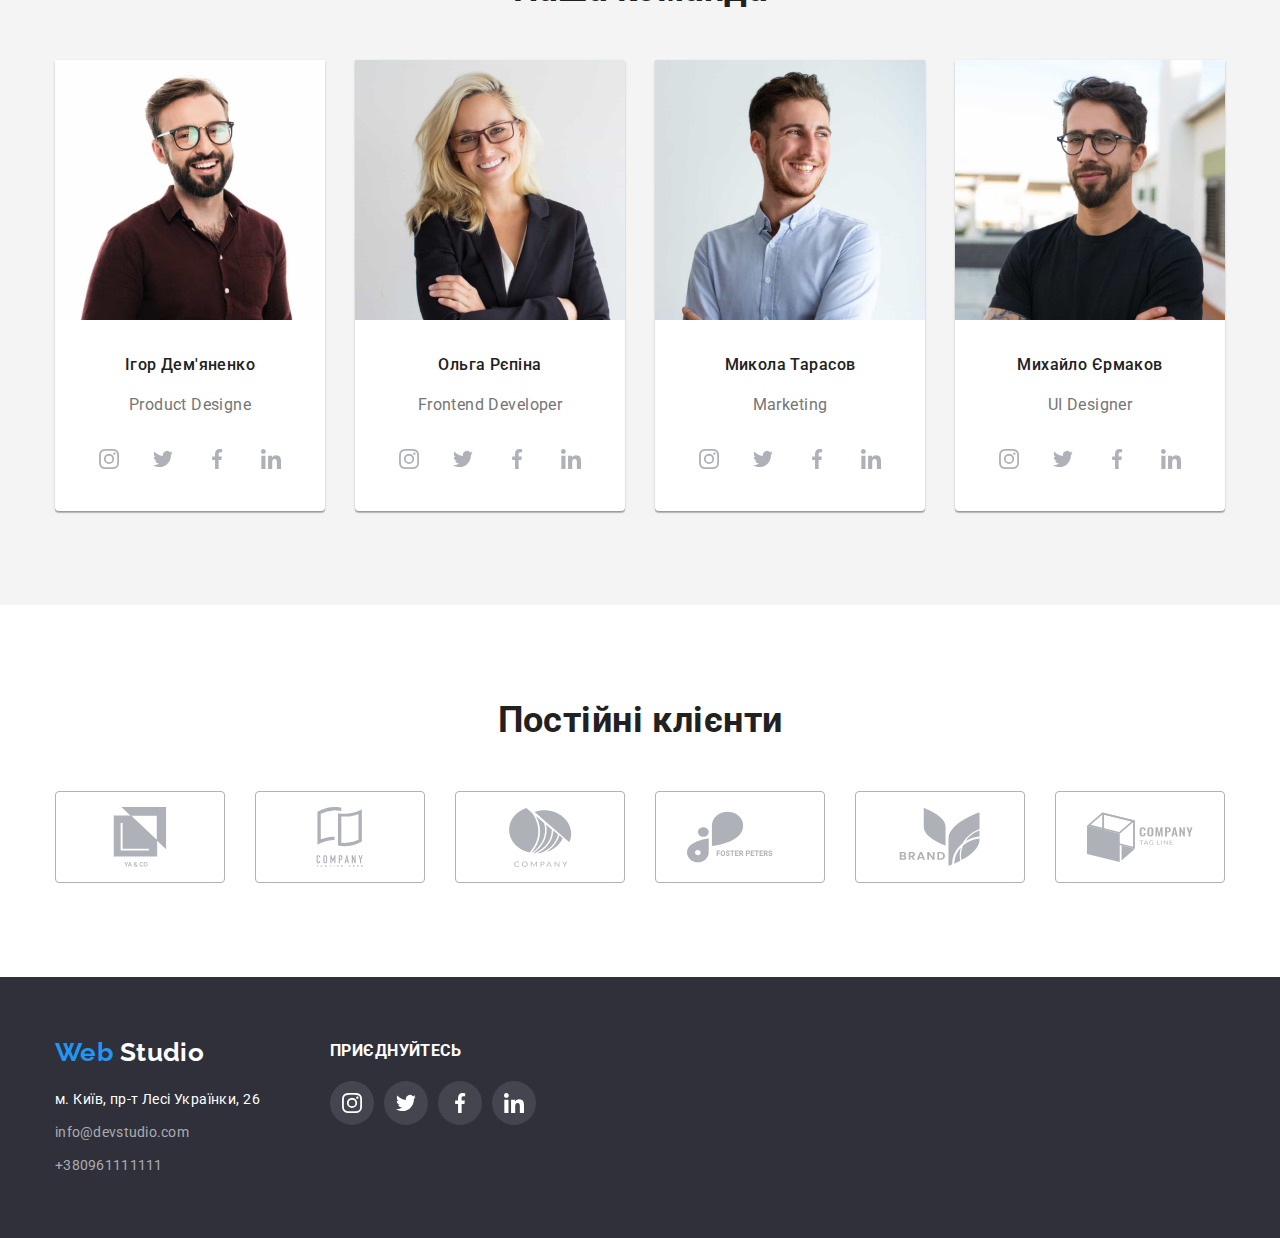
==== commit 1de3e251: "hw#5 step_1" ====
--- a/index.html
+++ b/index.html
@@ -71,7 +71,17 @@
 			<section class="section hero overlay">
 				<div class="container">
 					<h1 class="hero-title">Ефективні рішення для вашого бізнесу</h1>
-					<button class="button" type="button">Замовити послугу</button>
+					<button class="button" data-modal-open type="button">Замовити послугу</button>
+
+					<div class="backdrop is-hidden" data-modal>
+						<div class="modal">
+							<button class="button-x" data-modal-close>
+								<svg class="button-x-icon">
+									<use href="./images/icons.svg#icon-close-7" width="11px" height="11px"></use>
+								</svg>
+							</button>
+						</div>
+					</div>
 				</div>
 			</section>
 			<!-- peculiarities - Особливості-->
@@ -493,5 +503,6 @@
 				</div>
 			</div>
 		</footer>
+		<script src="./js/modal.js"></script>
 	</body>
 </html>
--- a/css/styles.css
+++ b/css/styles.css
@@ -50,6 +50,10 @@
 	--border-color: #eeeeee;
 	--icon-svg: #afb1b8;
 	--icon-bg: rgba(255, 255, 255, 0.1);
+	--modal-bg: rgba(0, 0, 0, 0.2);
+	--modal-border:rgba(0, 0, 0, 0.1);
+	--bg-absolut-work:rgba(47, 48, 58, 0.8);
+	--bg-absolut-exempel:rgba(33, 150, 243, 0.9);
 }
 
 body {
@@ -162,6 +166,10 @@
 	text-decoration: inherit;
 
 	color: var(--title-text-color);
+
+	transition-property: color fill background-color box-shadow;
+ 	transition-duration: 250ms;
+	transition-timing-function: cubic-bezier(0.4, 0, 0.2, 1);
 }
 
 .site-nav .link:hover,
@@ -189,6 +197,7 @@
 	width: 100%;
 	height: 4px;
 	background-color: var(--accent-text-color);
+	border-radius: 2px;
 
 }
 
@@ -218,6 +227,10 @@
 
 	fill: var(--primary-text-color);
 	color: var(--primary-text-color);
+
+	transition-property: color fill;
+	transition-duration: 250ms;
+	transition-timing-function: cubic-bezier(0.4, 0, 0.2, 1);
 
 }
 
@@ -345,13 +358,14 @@
 }
 
 .feature {
-	width: 270px;
-	height: 120px;
 	display: flex;
 	justify-content: center;
 	align-content: center;
 	align-items: center;
 
+	width: 270px;
+	height: 120px;
+
 	background-color: var(--secondery-bg-color);
 
 }
@@ -369,16 +383,15 @@
 .work-box {
 	position: absolute;
 	bottom: 0;
-	
+
+	display: flex;
+	justify-content: center;
+	align-items: center;
+
 	width: 370px;
 	height: 70px;
 
-	display: flex;
-	justify-content: center;
-	align-items: center;
-
-
-	background: rgba(47, 48, 58, 0.8);
+	background: var(--bg-absolut-work);
 
 }
 
@@ -438,32 +451,41 @@
 }
 
 .individual-links {
+	display: flex;
+	justify-content: space-between;
+
 	padding-left: 32px;
 	padding-right: 32px;
-	display: flex;
-	justify-content: space-between;
+
 }
 
 .social-link {
+	display: flex;
+	justify-content: center;
+	align-items: center;
+
 	width: 44px;
 	height: 44px;
 
 	text-decoration: none;
 	border: none;
 	cursor: pointer;
-	display: flex;
-	justify-content: center;
-	align-items: center;
+
 
 	color: var(--icon-svg);
 	border-radius: 50%;
+
+	transition-property: color fill background-color;
+ 	transition-duration: 250ms;
+	transition-timing-function: cubic-bezier(0.4, 0, 0.2, 1);
+
 }
 
 .social-link:hover,
 .social-link:focus {
 	background-color: var(--accent-text-color);
 	color: var(--wite-color);
-	outline: none;
+	/* outline: none; */
 }
 
 .icon-link {
@@ -495,6 +517,10 @@
 	border: 1px solid var(--icon-svg);
 	border-radius: 4px;
 	cursor: pointer;
+
+	transition-property: color fill background-color box-shadow;
+ 	transition-duration: 250ms;
+	transition-timing-function: cubic-bezier(0.4, 0, 0.2, 1);
 }
 
 .customer-link:hover,
@@ -602,6 +628,10 @@
 	border: 0;
 	border-radius: 4px;
 
+	transition-property: color fill background-color box-shadow;
+ 	transition-duration: 250ms;
+	transition-timing-function: cubic-bezier(0.4, 0, 0.2, 1);
+
 }
 
 .filter:hover,
@@ -630,12 +660,18 @@
 
 .example-link {
 	display: block;
+/* 
+	transition-property: color fill background-color box-shadow;
+ 	transition-duration: 1000ms;
+	transition-timing-function: cubic-bezier(0.4, 0, 0.2, 1);
+	 */
 }
 
 .example-link:hover,
 .example-link:focus {
 	outline: transparent;
 	box-shadow: 0px 3px 1px rgba(0, 0, 0, 0.1), 0px 1px 2px rgba(0, 0, 0, 0.08), 0px 2px 2px rgba(0, 0, 0, 0.12);
+
 }
 
 .note {
@@ -665,3 +701,134 @@
 	font-size: 16px;
 	line-height: 1.88;
 }
+
+
+.example-link:hover .example-box ,
+.example-link:focus .example-box {
+	outline: transparent;
+	box-shadow: 0px 3px 1px rgba(0, 0, 0, 0.1), 0px 1px 2px rgba(0, 0, 0, 0.08), 0px 2px 2px rgba(0, 0, 0, 0.12);
+	opacity:1;
+}
+
+.example-blok {
+	position: relative;
+	
+}
+
+
+.example-box {
+	position: absolute;
+	top: 0;
+	bottom: 0;
+
+	content: "";
+
+	display: flex;
+	justify-content: center;
+	align-items: center;
+
+	width: 100%;
+	height: 100%;
+
+	background: var(--bg-absolut-exempel);
+	opacity:0;
+
+	
+}
+
+.example-content {
+	position: absolute;
+
+	margin-top: 0;
+	margin-bottom: 0;
+	padding-left: 24px;
+	padding-right: 24px;
+	
+}
+
+.example-box .example-content {
+	
+	font-size: 18px;
+	line-height: 1.56;
+	letter-spacing: 0.03em;
+
+	color: var(--wite-color);
+	
+}
+
+
+
+
+
+
+
+
+/**
+  |============================
+  | modal -Модальне вікно
+  |============================
+*/
+
+.backdrop {
+	z-index: 1;
+	position: fixed;
+	top: 0;
+	left: 0;
+	width: 100%;
+	height: 100%;
+	background-color: var(--modal-bg);
+}
+
+.backdrop.is-hidden {
+	opacity: 0;
+	pointer-events: none;
+	/* visibility: inherit;
+	pointer-events: all; */
+
+} 
+
+.modal {
+	display: flex;
+	justify-content: flex-end;
+
+	position: absolute;
+	top:50%;
+	left: 50%;
+	transform: translate(-50%, -50%);
+		
+	min-width: 528px;
+	min-height: 581px;
+
+	background-color: var(--primary-bg-color);
+
+
+}
+.button-x {
+	display: flex;
+	justify-content: center;
+	align-items: center;
+
+	width: 30px;
+	height: 30px;
+	margin-top: 8px;
+	margin-right: 8px;
+	/* padding: 0; */
+
+	text-decoration: none;
+	border: none;
+	cursor: pointer;
+
+	color: var(--black-color);
+	border: 1px solid var(--modal-border);
+	border-radius: 50%;
+
+}
+.button-x-icon{
+	
+	width: 11px;
+	height: 11px;
+	fill: currentColor;
+}
+
+
+
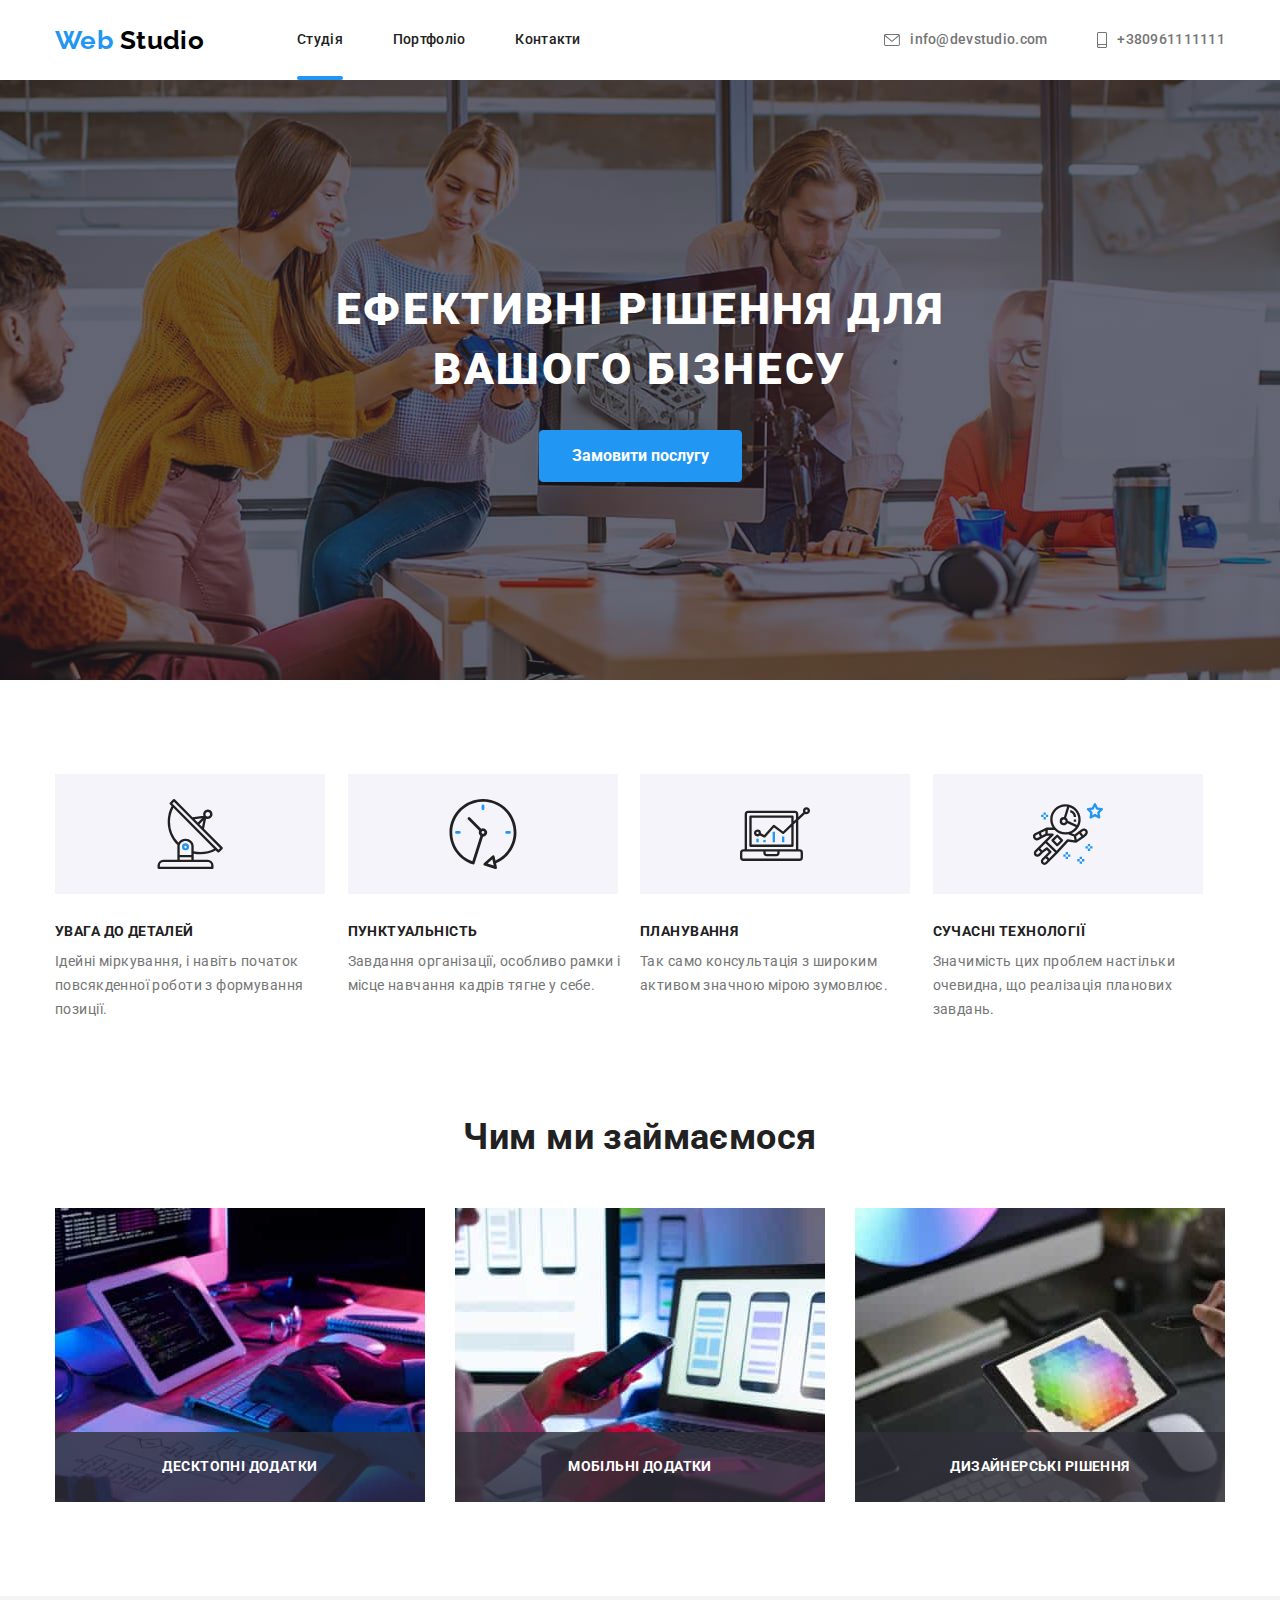
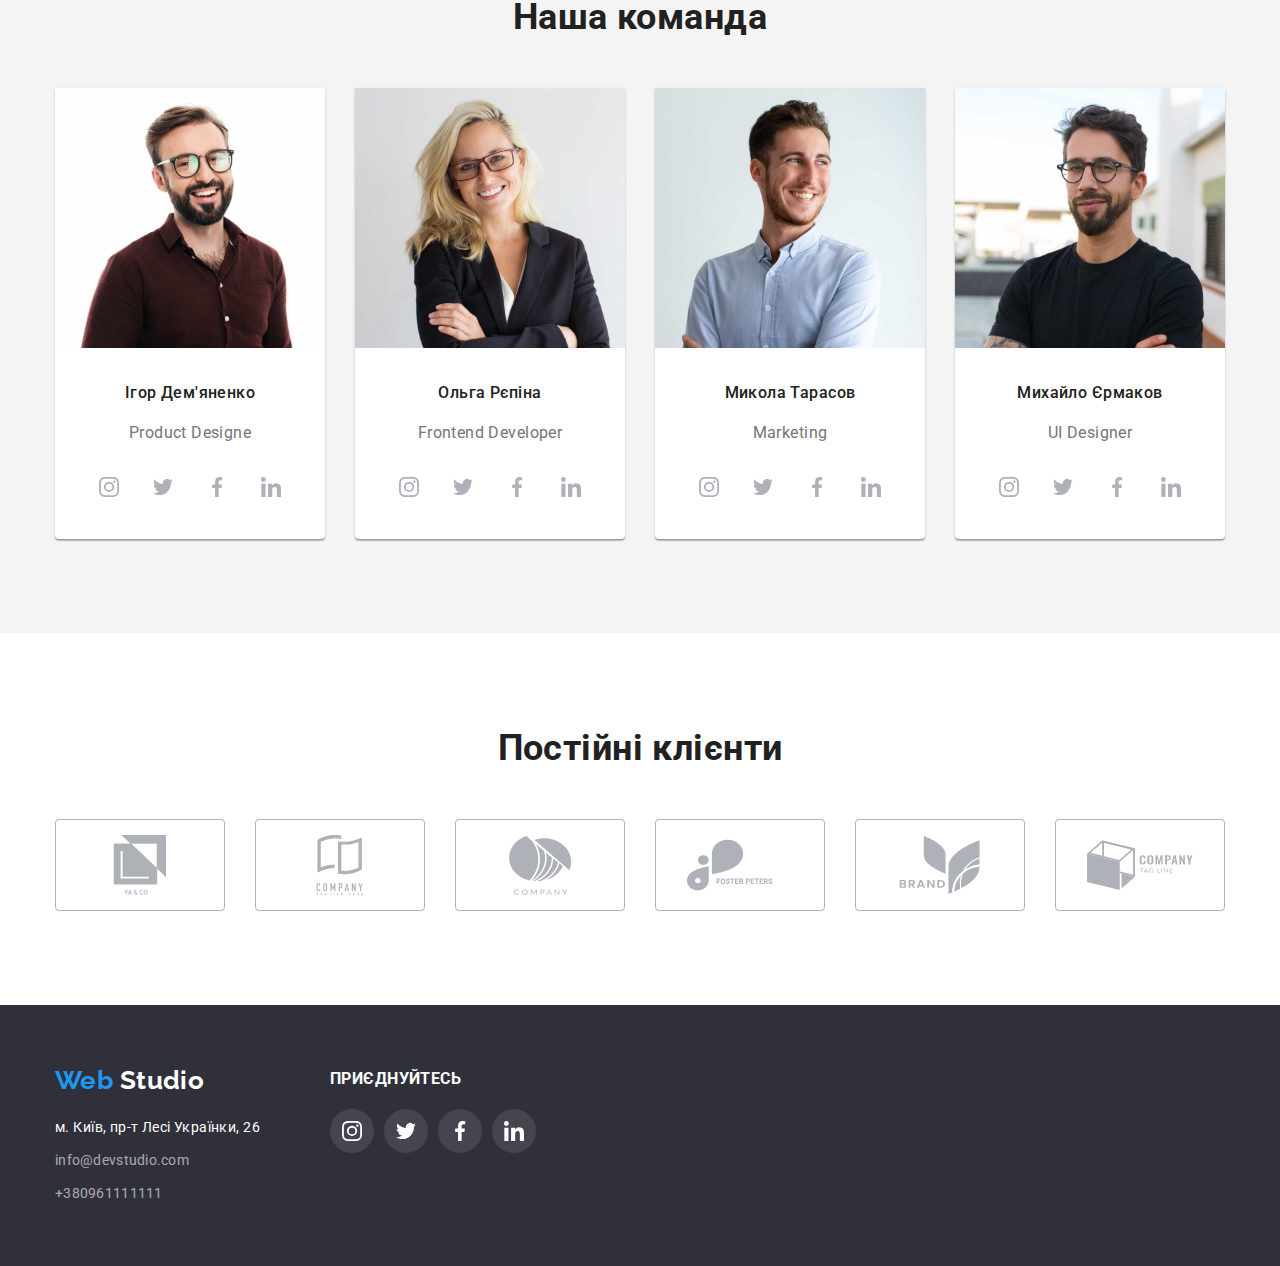
==== commit 4fabd9f2: "fixed mistakes" ====
--- a/index.html
+++ b/index.html
@@ -72,7 +72,7 @@
 				<div class="container">
 					<h1 class="hero-title">Ефективні рішення для вашого бізнесу</h1>
 					<button class="button" data-modal-open type="button">Замовити послугу</button>
-
+					<!-- modal window - модальне вікно-->
 					<div class="backdrop is-hidden" data-modal>
 						<div class="modal">
 							<button class="button-x" data-modal-close>
@@ -172,52 +172,60 @@
 							<div class="personal-data">
 								<h3 class="title">Ігор Дем'яненко</h3>
 								<p class="profession">Product Designe</p>
-								<div class="individual-links">
-									<a
-										class="social-link"
-										href="https://www.instagram.com"
-										target="_blank"
-										rel="nofollow noopener noreferrer"
-										aria-label="instagram"
-									>
-										<svg class="icon-link">
-											<use href="./images/icons.svg#icon-instagram" width="20px" height="20px"></use>
-										</svg>
-									</a>
-									<a
-										class="social-link"
-										href="https://twitter.com"
-										target="_blank"
-										rel="nofollow noopener noreferrer"
-										aria-label="twitter"
-									>
-										<svg class="icon-link">
-											<use href="./images/icons.svg#icon-twitter" width="20px" height="20px"></use>
-										</svg>
-									</a>
-									<a
-										class="social-link"
-										href="https://www.facebook.com"
-										target="_blank"
-										rel="nofollow noopener noreferrer"
-										aria-label="facebook"
-									>
-										<svg class="icon-link">
-											<use href="./images/icons.svg#icon-facebook" width="20px" height="20px"></use>
-										</svg>
-									</a>
-									<a
-										class="social-link"
-										href="https://www.linkedin.com"
-										target="_blank"
-										rel="nofollow noopener noreferrer"
-										aria-label="linkedin"
-									>
-										<svg class="icon-link">
-											<use href="./images/icons.svg#icon-linkedin" width="20px" height="20px"></use>
-										</svg>
-									</a>
-								</div>
+								<ul class="individual-links">
+									<li>
+										<a
+											class="social-link"
+											href="https://www.instagram.com"
+											target="_blank"
+											rel="nofollow noopener noreferrer"
+											aria-label="instagram"
+										>
+											<svg class="icon-link">
+												<use href="./images/icons.svg#icon-instagram" width="20px" height="20px"></use>
+											</svg>
+										</a>
+									</li>
+									<li>
+										<a
+											class="social-link"
+											href="https://twitter.com"
+											target="_blank"
+											rel="nofollow noopener noreferrer"
+											aria-label="twitter"
+										>
+											<svg class="icon-link">
+												<use href="./images/icons.svg#icon-twitter" width="20px" height="20px"></use>
+											</svg>
+										</a>
+									</li>
+									<li>
+										<a
+											class="social-link"
+											href="https://www.facebook.com"
+											target="_blank"
+											rel="nofollow noopener noreferrer"
+											aria-label="facebook"
+										>
+											<svg class="icon-link">
+												<use href="./images/icons.svg#icon-facebook" width="20px" height="20px"></use>
+											</svg>
+										</a>
+									</li>
+									<li>
+										<a
+											class="social-link"
+											href="https://www.linkedin.com"
+											target="_blank"
+											rel="nofollow noopener noreferrer"
+											aria-label="linkedin"
+										>
+											<svg class="icon-link">
+												<use href="./images/icons.svg#icon-linkedin" width="20px" height="20px"></use>
+											</svg>
+										</a>
+									</li>
+								</ul>
 							</div>
 						</li>
 						<li class="member-team">
@@ -225,52 +233,60 @@
 							<div class="personal-data">
 								<h3 class="title">Ольга Рєпіна</h3>
 								<p class="profession">Frontend Developer</p>
-								<div class="individual-links">
-									<a
-										class="social-link"
-										href="https://www.instagram.com"
-										target="_blank"
-										rel="nofollow noopener noreferrer"
-										aria-label="instagram"
-									>
-										<svg class="icon-link">
-											<use href="./images/icons.svg#icon-instagram" width="20px" height="20px"></use>
-										</svg>
-									</a>
-									<a
-										class="social-link"
-										href="https://twitter.com"
-										target="_blank"
-										rel="nofollow noopener noreferrer"
-										aria-label="twitter"
-									>
-										<svg class="icon-link">
-											<use href="./images/icons.svg#icon-twitter" width="20px" height="20px"></use>
-										</svg>
-									</a>
-									<a
-										class="social-link"
-										href="https://www.facebook.com"
-										target="_blank"
-										rel="nofollow noopener noreferrer"
-										aria-label="facebook"
-									>
-										<svg class="icon-link">
-											<use href="./images/icons.svg#icon-facebook" width="20px" height="20px"></use>
-										</svg>
-									</a>
-									<a
-										class="social-link"
-										href="https://www.linkedin.com"
-										target="_blank"
-										rel="nofollow noopener noreferrer"
-										aria-label="linkedin"
-									>
-										<svg class="icon-link">
-											<use href="./images/icons.svg#icon-linkedin" width="20px" height="20px"></use>
-										</svg>
-									</a>
-								</div>
+								<ul class="individual-links">
+									<li>
+										<a
+											class="social-link"
+											href="https://www.instagram.com"
+											target="_blank"
+											rel="nofollow noopener noreferrer"
+											aria-label="instagram"
+										>
+											<svg class="icon-link">
+												<use href="./images/icons.svg#icon-instagram" width="20px" height="20px"></use>
+											</svg>
+										</a>
+									</li>
+									<li>
+										<a
+											class="social-link"
+											href="https://twitter.com"
+											target="_blank"
+											rel="nofollow noopener noreferrer"
+											aria-label="twitter"
+										>
+											<svg class="icon-link">
+												<use href="./images/icons.svg#icon-twitter" width="20px" height="20px"></use>
+											</svg>
+										</a>
+									</li>
+									<li>
+										<a
+											class="social-link"
+											href="https://www.facebook.com"
+											target="_blank"
+											rel="nofollow noopener noreferrer"
+											aria-label="facebook"
+										>
+											<svg class="icon-link">
+												<use href="./images/icons.svg#icon-facebook" width="20px" height="20px"></use>
+											</svg>
+										</a>
+									</li>
+									<li>
+										<a
+											class="social-link"
+											href="https://www.linkedin.com"
+											target="_blank"
+											rel="nofollow noopener noreferrer"
+											aria-label="linkedin"
+										>
+											<svg class="icon-link">
+												<use href="./images/icons.svg#icon-linkedin" width="20px" height="20px"></use>
+											</svg>
+										</a>
+									</li>
+								</ul>
 							</div>
 						</li>
 						<li class="member-team">
@@ -278,52 +294,60 @@
 							<div class="personal-data">
 								<h3 class="title">Микола Тарасов</h3>
 								<p class="profession">Marketing</p>
-								<div class="individual-links">
-									<a
-										class="social-link"
-										href="https://www.instagram.com"
-										target="_blank"
-										rel="nofollow noopener noreferrer"
-										aria-label="instagram"
-									>
-										<svg class="icon-link">
-											<use href="./images/icons.svg#icon-instagram" width="20px" height="20px"></use>
-										</svg>
-									</a>
-									<a
-										class="social-link"
-										href="https://twitter.com"
-										target="_blank"
-										rel="nofollow noopener noreferrer"
-										aria-label="twitter"
-									>
-										<svg class="icon-link">
-											<use href="./images/icons.svg#icon-twitter" width="20px" height="20px"></use>
-										</svg>
-									</a>
-									<a
-										class="social-link"
-										href="https://www.facebook.com"
-										target="_blank"
-										rel="nofollow noopener noreferrer"
-										aria-label="facebook"
-									>
-										<svg class="icon-link">
-											<use href="./images/icons.svg#icon-facebook" width="20px" height="20px"></use>
-										</svg>
-									</a>
-									<a
-										class="social-link"
-										href="https://www.linkedin.com"
-										target="_blank"
-										rel="nofollow noopener noreferrer"
-										aria-label="linkedin"
-									>
-										<svg class="icon-link">
-											<use href="./images/icons.svg#icon-linkedin" width="20px" height="20px"></use>
-										</svg>
-									</a>
-								</div>
+								<ul class="individual-links">
+									<li>
+										<a
+											class="social-link"
+											href="https://www.instagram.com"
+											target="_blank"
+											rel="nofollow noopener noreferrer"
+											aria-label="instagram"
+										>
+											<svg class="icon-link">
+												<use href="./images/icons.svg#icon-instagram" width="20px" height="20px"></use>
+											</svg>
+										</a>
+									</li>
+									<li>
+										<a
+											class="social-link"
+											href="https://twitter.com"
+											target="_blank"
+											rel="nofollow noopener noreferrer"
+											aria-label="twitter"
+										>
+											<svg class="icon-link">
+												<use href="./images/icons.svg#icon-twitter" width="20px" height="20px"></use>
+											</svg>
+										</a>
+									</li>
+									<li>
+										<a
+											class="social-link"
+											href="https://www.facebook.com"
+											target="_blank"
+											rel="nofollow noopener noreferrer"
+											aria-label="facebook"
+										>
+											<svg class="icon-link">
+												<use href="./images/icons.svg#icon-facebook" width="20px" height="20px"></use>
+											</svg>
+										</a>
+									</li>
+									<li>
+										<a
+											class="social-link"
+											href="https://www.linkedin.com"
+											target="_blank"
+											rel="nofollow noopener noreferrer"
+											aria-label="linkedin"
+										>
+											<svg class="icon-link">
+												<use href="./images/icons.svg#icon-linkedin" width="20px" height="20px"></use>
+											</svg>
+										</a>
+									</li>
+								</ul>
 							</div>
 						</li>
 						<li class="member-team">
@@ -331,52 +355,60 @@
 							<div class="personal-data">
 								<h3 class="title">Михайло Єрмаков</h3>
 								<p class="profession">UI Designer</p>
-								<div class="individual-links">
-									<a
-										class="social-link"
-										href="https://www.instagram.com"
-										target="_blank"
-										rel="nofollow noopener noreferrer"
-										aria-label="instagram"
-									>
-										<svg class="icon-link">
-											<use href="./images/icons.svg#icon-instagram" width="20px" height="20px"></use>
-										</svg>
-									</a>
-									<a
-										class="social-link"
-										href="https://twitter.com"
-										target="_blank"
-										rel="nofollow noopener noreferrer"
-										aria-label="twitter"
-									>
-										<svg class="icon-link">
-											<use href="./images/icons.svg#icon-twitter" width="20px" height="20px"></use>
-										</svg>
-									</a>
-									<a
-										class="social-link"
-										href="https://www.facebook.com"
-										target="_blank"
-										rel="nofollow noopener noreferrer"
-										aria-label="facebook"
-									>
-										<svg class="icon-link">
-											<use href="./images/icons.svg#icon-facebook" width="20px" height="20px"></use>
-										</svg>
-									</a>
-									<a
-										class="social-link"
-										href="https://www.linkedin.com"
-										target="_blank"
-										rel="nofollow noopener noreferrer"
-										aria-label="linkedin"
-									>
-										<svg class="icon-link">
-											<use href="./images/icons.svg#icon-linkedin" width="20px" height="20px"></use>
-										</svg>
-									</a>
-								</div>
+								<ul class="individual-links">
+									<li>
+										<a
+											class="social-link"
+											href="https://www.instagram.com"
+											target="_blank"
+											rel="nofollow noopener noreferrer"
+											aria-label="instagram"
+										>
+											<svg class="icon-link">
+												<use href="./images/icons.svg#icon-instagram" width="20px" height="20px"></use>
+											</svg>
+										</a>
+									</li>
+									<li>
+										<a
+											class="social-link"
+											href="https://twitter.com"
+											target="_blank"
+											rel="nofollow noopener noreferrer"
+											aria-label="twitter"
+										>
+											<svg class="icon-link">
+												<use href="./images/icons.svg#icon-twitter" width="20px" height="20px"></use>
+											</svg>
+										</a>
+									</li>
+									<li>
+										<a
+											class="social-link"
+											href="https://www.facebook.com"
+											target="_blank"
+											rel="nofollow noopener noreferrer"
+											aria-label="facebook"
+										>
+											<svg class="icon-link">
+												<use href="./images/icons.svg#icon-facebook" width="20px" height="20px"></use>
+											</svg>
+										</a>
+									</li>
+									<li>
+										<a
+											class="social-link"
+											href="https://www.linkedin.com"
+											target="_blank"
+											rel="nofollow noopener noreferrer"
+											aria-label="linkedin"
+										>
+											<svg class="icon-link">
+												<use href="./images/icons.svg#icon-linkedin" width="20px" height="20px"></use>
+											</svg>
+										</a>
+									</li>
+								</ul>
 							</div>
 						</li>
 					</ul>
@@ -454,52 +486,61 @@
 				</div>
 				<div class="company-data">
 					<h3 class="title title--white">ПРИЄДНУЙТЕСЬ</h3>
-					<div class="company-links">
-						<a
-							class="social-link company-link"
-							href="https://www.instagram.com"
-							target="_blank"
-							rel="nofollow noopener noreferrer"
-							aria-label="instagram"
-						>
-							<svg class="icon-link">
-								<use href="./images/icons.svg#icon-instagram" width="20px" height="20px"></use>
-							</svg>
-						</a>
-						<a
-							class="social-link company-link"
-							href="https://twitter.com"
-							target="_blank"
-							rel="nofollow noopener noreferrer"
-							aria-label="twitter"
-						>
-							<svg class="icon-link">
-								<use href="./images/icons.svg#icon-twitter" width="20px" height="20px"></use>
-							</svg>
-						</a>
-						<a
-							class="social-link company-link"
-							href="https://www.facebook.com"
-							target="_blank"
-							rel="nofollow noopener noreferrer"
-							aria-label="facebook"
-						>
-							<svg class="icon-link">
-								<use href="./images/icons.svg#icon-facebook" width="20px" height="20px"></use>
-							</svg>
-						</a>
-						<a
-							class="social-link company-link"
-							href="https://www.linkedin.com"
-							target="_blank"
-							rel="nofollow noopener noreferrer"
-							aria-label="linkedin"
-						>
-							<svg class="icon-link">
-								<use href="./images/icons.svg#icon-linkedin" width="20px" height="20px"></use>
-							</svg>
-						</a>
-					</div>
+
+					<ul class="company-links">
+						<li>
+							<a
+								class="social-link company-link"
+								href="https://www.instagram.com"
+								target="_blank"
+								rel="nofollow noopener noreferrer"
+								aria-label="instagram"
+							>
+								<svg class="icon-link">
+									<use href="./images/icons.svg#icon-instagram" width="20px" height="20px"></use>
+								</svg>
+							</a>
+						</li>
+						<li>
+							<a
+								class="social-link company-link"
+								href="https://twitter.com"
+								target="_blank"
+								rel="nofollow noopener noreferrer"
+								aria-label="twitter"
+							>
+								<svg class="icon-link">
+									<use href="./images/icons.svg#icon-twitter" width="20px" height="20px"></use>
+								</svg>
+							</a>
+						</li>
+						<li>
+							<a
+								class="social-link company-link"
+								href="https://www.facebook.com"
+								target="_blank"
+								rel="nofollow noopener noreferrer"
+								aria-label="facebook"
+							>
+								<svg class="icon-link">
+									<use href="./images/icons.svg#icon-facebook" width="20px" height="20px"></use>
+								</svg>
+							</a>
+						</li>
+						<li>
+							<a
+								class="social-link company-link"
+								href="https://www.linkedin.com"
+								target="_blank"
+								rel="nofollow noopener noreferrer"
+								aria-label="linkedin"
+							>
+								<svg class="icon-link">
+									<use href="./images/icons.svg#icon-linkedin" width="20px" height="20px"></use>
+								</svg>
+							</a>
+						</li>
+					</ul>
 				</div>
 			</div>
 		</footer>
--- a/css/styles.css
+++ b/css/styles.css
@@ -38,22 +38,27 @@
 
 /*  Глобальні параметри */
 :root {
+	/* color */
 	--primary-text-color: #757575;
 	--title-text-color: #212121;
 	--accent-text-color: #2196f3;
 	--contact-link-color: rgba(255, 255, 255, 0.6);
 	--wite-color: #ffffff;
 	--black-color: #000000;
+	--icon-svg: #afb1b8;
+	/* background-color*/
 	--primary-bg-color: #ffffff;
 	--secondery-bg-color: #f5f4f4;
+	--third-bg-color : #f5f4fa;
 	--accent-bg-color: #2f303a;
 	--border-color: #eeeeee;
-	--icon-svg: #afb1b8;
 	--icon-bg: rgba(255, 255, 255, 0.1);
 	--modal-bg: rgba(0, 0, 0, 0.2);
 	--modal-border:rgba(0, 0, 0, 0.1);
 	--bg-absolut-work:rgba(47, 48, 58, 0.8);
 	--bg-absolut-exempel:rgba(33, 150, 243, 0.9);
+	/* animation */
+	--timing-function: 250ms cubic-bezier(0.4, 0, 0.2, 1);
 }
 
 body {
@@ -109,7 +114,7 @@
 
 .header {
 	background-color: var(--wite-color);
-	border: 1px solid var(--border-color);
+	border-bottom: 1px solid var(--border-color);
 }
 
 .header .container {
@@ -167,15 +172,39 @@
 
 	color: var(--title-text-color);
 
-	transition-property: color fill background-color box-shadow;
- 	transition-duration: 250ms;
-	transition-timing-function: cubic-bezier(0.4, 0, 0.2, 1);
-}
-
-.site-nav .link:hover,
-.site-nav .link:focus {
+	transition: color var(--timing-function);
+
+}
+
+
+
+ .link::before{
+	display: inline-block;
+	position: absolute;
+	bottom: 0;
+ 	content: "";
+	width: 100%;
+	height: 4px;
+
+	background-color: var(--accent-text-color);
+	border-radius: 2px;
+	opacity: 0;
+
+	transition: opacity var(--timing-function);
+
+}
+.link:hover,
+.link:focus {
 	color: var(--accent-text-color);
 }
+
+.link:hover::before {
+	opacity: 1;
+
+
+}
+
+
 
 .site-nav .link-visit:visited {
 	color: var(--accent-text-color);
@@ -198,8 +227,11 @@
 	height: 4px;
 	background-color: var(--accent-text-color);
 	border-radius: 2px;
-
-}
+	opacity: 1;
+}
+
+
+
 
 
 /* Links to email and phone */
@@ -223,14 +255,17 @@
 	justify-content: center;
 	align-items: center;
 
+	padding-top: 24px;
+	padding-bottom: 24px;
+	
+
 	text-decoration: inherit;
 
 	fill: var(--primary-text-color);
 	color: var(--primary-text-color);
 
-	transition-property: color fill;
-	transition-duration: 250ms;
-	transition-timing-function: cubic-bezier(0.4, 0, 0.2, 1);
+
+	transition: color var(--timing-function), fill var(--timing-function);
 
 }
 
@@ -258,12 +293,14 @@
 		HERO 
 ======================*/
 .hero {
-	width: 1600px;
+	max-width: 1600px;
 	padding-top: 200px;
 	padding-bottom: 200px;
-		margin-left: auto;
+	margin-left: auto;
 	margin-right: auto;
-
+	margin-top: -1px;
+
+	
 	text-align: center;
 
 	background-color: var(--accent-bg-color);
@@ -271,14 +308,17 @@
 }
 
 .overlay {
-	width: 1600px;
+	max-width: 1600px;
 	height: 600px;
+
 
 	background-image: linear-gradient(to right, rgba(47, 48, 58, 0.4), rgba(47, 48, 58, 0.4)),
 		url("../images/img-017-hiro.jpg");
 	background-repeat: no-repeat;
 	background-position: center;
 	background-size: cover;
+
+
 }
 
 .hero-title {
@@ -365,8 +405,9 @@
 
 	width: 270px;
 	height: 120px;
-
-	background-color: var(--secondery-bg-color);
+	margin-bottom: 30px;
+
+	background-color: var(--third-bg-color);
 
 }
 
@@ -475,9 +516,7 @@
 	color: var(--icon-svg);
 	border-radius: 50%;
 
-	transition-property: color fill background-color;
- 	transition-duration: 250ms;
-	transition-timing-function: cubic-bezier(0.4, 0, 0.2, 1);
+	transition: color var(--timing-function), fill var(--timing-function), background-color var(--timing-function) ;
 
 }
 
@@ -518,9 +557,7 @@
 	border-radius: 4px;
 	cursor: pointer;
 
-	transition-property: color fill background-color box-shadow;
- 	transition-duration: 250ms;
-	transition-timing-function: cubic-bezier(0.4, 0, 0.2, 1);
+	transition: color var(--timing-function), fill var(--timing-function), background-color var(--timing-function), border var(--timing-function) ;
 }
 
 .customer-link:hover,
@@ -562,7 +599,7 @@
 .footer .email-style,
 .footer .phone-style {
 	justify-content: flex-start;
-		
+	padding: 0;
 	font-weight: 400;
 	line-height: 1.71;
 
@@ -628,9 +665,9 @@
 	border: 0;
 	border-radius: 4px;
 
-	transition-property: color fill background-color box-shadow;
- 	transition-duration: 250ms;
-	transition-timing-function: cubic-bezier(0.4, 0, 0.2, 1);
+
+
+	transition: color var(--timing-function), background-color color var(--timing-function), box-shadow  var(--timing-function) ;
 
 }
 
@@ -660,11 +697,9 @@
 
 .example-link {
 	display: block;
-/* 
-	transition-property: color fill background-color box-shadow;
- 	transition-duration: 1000ms;
-	transition-timing-function: cubic-bezier(0.4, 0, 0.2, 1);
-	 */
+
+	transition: box-shadow var(--timing-function);
+
 }
 
 .example-link:hover,
@@ -708,13 +743,16 @@
 	outline: transparent;
 	box-shadow: 0px 3px 1px rgba(0, 0, 0, 0.1), 0px 1px 2px rgba(0, 0, 0, 0.08), 0px 2px 2px rgba(0, 0, 0, 0.12);
 	opacity:1;
+	transform: translateY(0%);
+
+	/* height: 100%; */
 }
 
 .example-blok {
 	position: relative;
+	overflow: hidden;
 	
 }
-
 
 .example-box {
 	position: absolute;
@@ -729,10 +767,12 @@
 
 	width: 100%;
 	height: 100%;
-
+	
 	background: var(--bg-absolut-exempel);
-	opacity:0;
-
+		
+	transform: translateY(100%);
+
+	transition: transform var(--timing-function);
 	
 }
 
@@ -777,6 +817,8 @@
 	width: 100%;
 	height: 100%;
 	background-color: var(--modal-bg);
+
+	transition:opacity var(--timing-function);
 }
 
 .backdrop.is-hidden {
@@ -788,9 +830,6 @@
 } 
 
 .modal {
-	display: flex;
-	justify-content: flex-end;
-
 	position: absolute;
 	top:50%;
 	left: 50%;
@@ -808,11 +847,14 @@
 	justify-content: center;
 	align-items: center;
 
+	position: absolute;
+	top: 8px;
+	right: 8px;
+
 	width: 30px;
 	height: 30px;
-	margin-top: 8px;
-	margin-right: 8px;
-	/* padding: 0; */
+
+
 
 	text-decoration: none;
 	border: none;
@@ -824,7 +866,6 @@
 
 }
 .button-x-icon{
-	
 	width: 11px;
 	height: 11px;
 	fill: currentColor;
